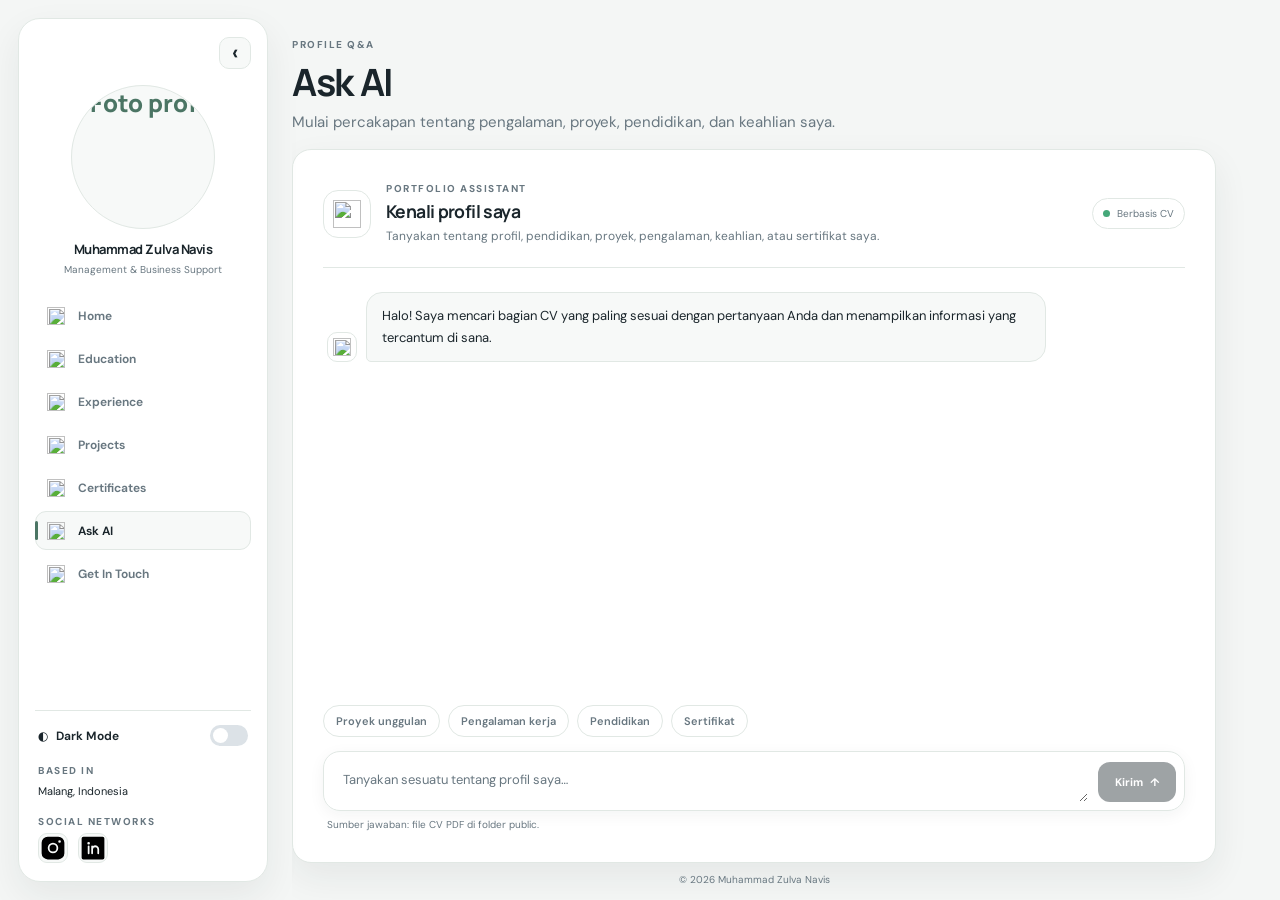
==== ask/index.html @ 3016fcc4 "add new index" ====
<!doctype html>
<html lang="id"><head><meta charset="utf-8"><meta name="viewport" content="width=device-width, initial-scale=1"><meta name="description" content="Tanya-jawab berdasarkan konten portofolio Muhammad Zulva Navis."><title>Ask AI | Muhammad Zulva Navis</title><link rel="stylesheet" href="../styles.css"></head>
<body data-page="ask" data-level="nested"><header class="mobile-topbar"><span class="mobile-brand">Muhammad Zulva Navis</span><button class="mobile-menu" id="menu-toggle" type="button" aria-label="Buka menu" aria-expanded="false">☰</button></header><div class="app-shell"><aside class="sidebar" id="sidebar"></aside>
  <main class="main-content">
    <header class="page-heading"><div><p class="eyebrow">PROFILE Q&A</p><h1>Ask AI</h1><p class="muted">Mulai percakapan tentang pengalaman, proyek, pendidikan, dan keahlian saya.</p></div></header>
    <section class="ask-layout" aria-label="Asisten profil portofolio">
      <div class="card ask-card">
        <header class="ask-assistant-header"><span class="ask-assistant-icon"><img src="../assets/asset.ai.svg" alt=""></span><div><p class="eyebrow">PORTFOLIO ASSISTANT</p><h2>Kenali profil saya</h2><p class="muted">Tanyakan tentang profil, pendidikan, proyek, pengalaman, keahlian, atau sertifikat saya.</p></div><span class="ask-status"><i aria-hidden="true"></i> Berbasis CV</span></header>
        <div class="chat-messages" id="chat-messages" role="log" aria-live="polite" aria-relevant="additions text" aria-label="Percakapan dengan asisten">
          <article class="chat-message chat-message--assistant"><span class="chat-avatar" aria-hidden="true"><img src="../assets/asset.ai.svg" alt=""></span><div class="chat-bubble"><p>Halo! Saya mencari bagian CV yang paling sesuai dengan pertanyaan Anda dan menampilkan informasi yang tercantum di sana.</p></div></article>
        </div>
        <div class="suggestions" id="ask-suggestions" role="group" aria-label="Contoh pertanyaan">
          <button type="button" data-question="Apa proyek unggulan saya?">Proyek unggulan</button><button type="button" data-question="Apa pengalaman kerja saya?">Pengalaman kerja</button><button type="button" data-question="Apa latar pendidikan saya?">Pendidikan</button><button type="button" data-question="Sertifikat apa saja yang saya miliki?">Sertifikat</button>
        </div>
        <form class="ask-composer" id="ask-form" aria-label="Kirim pertanyaan">
          <label class="visually-hidden" for="question">Tulis pertanyaan</label><textarea id="question" rows="1" placeholder="Tanyakan sesuatu tentang profil saya…" autocomplete="off"></textarea><button class="ask-send" id="ask-button" type="submit" disabled><span>Kirim</span><span aria-hidden="true">↑</span></button>
        </form>
        <p class="ask-note">Sumber jawaban: file CV PDF di folder public.</p>
      </div>
    </section>
    <footer class="site-footer">© <span class="current-year"></span> Muhammad Zulva Navis</footer>
  </main></div><script src="../script.js"></script></body></html>
---- styles.css ----
@import url('https://fonts.googleapis.com/css2?family=DM+Sans:wght@400;500;600;700&family=Manrope:wght@500;600;700;800&display=swap');
:root{color-scheme:light;--bg:#f3f4f6;--surface:#fff;--surface-soft:#f8f9fa;--text:#1b222b;--muted:#737e8a;--line:#e2e6e9;--accent:#496c60;--accent-soft:#eaf0ed;--shadow:0 12px 36px #2330260a}
*{box-sizing:border-box}html{min-width:320px}body{margin:0;background:var(--bg);color:var(--text);font:15px/1.7 'DM Sans',Inter,ui-sans-serif,system-ui,-apple-system,'Segoe UI',sans-serif}h1,h2,h3{font-family:Manrope,Inter,ui-sans-serif,system-ui,-apple-system,'Segoe UI',sans-serif;line-height:1.25;letter-spacing:-.035em;margin-top:0}h1{font-size:clamp(1.8rem,3vw,2.35rem);margin:0}h2{font-size:clamp(1.25rem,2vw,1.7rem);margin:0 0 .65rem}h3{font-size:1.14rem;margin:0 0 .55rem}p{margin:.5rem 0 1rem}a{color:inherit}.app-shell{max-width:1600px;margin:0 auto}.sidebar{position:fixed;inset:18px auto 18px max(18px,calc((100vw - 1600px)/2 + 18px));width:250px;background:var(--surface);border:1px solid var(--line);border-radius:22px;padding:18px 16px;display:flex;flex-direction:column;z-index:5;overflow-y:auto;overscroll-behavior-y:contain;scrollbar-width:thin;scrollbar-color:var(--line) transparent;box-shadow:var(--shadow)}.brand{display:grid;place-items:center;width:35px;height:35px;border-radius:11px;background:var(--accent);color:#fff;text-decoration:none;font:800 12px Manrope,system-ui;letter-spacing:.06em}.identity{text-align:center;padding:13px 0 18px}.avatar{display:grid;place-items:center;width:84px;height:84px;margin:0 auto 12px;border:1px solid var(--line);border-radius:50%;background:var(--surface-soft);color:var(--accent);font:800 24px Manrope,system-ui;box-shadow:0 5px 15px #00000001}.identity h2{font-size:13px;margin:0 0 4px}.identity p{font-size:10px;color:var(--muted);margin:0}.sidebar nav{display:grid;gap:4px}.nav-link{position:relative;display:flex;align-items:center;gap:13px;min-height:39px;padding:8px 11px;border:1px solid transparent;border-radius:11px;text-decoration:none;color:var(--muted);font-size:12px;font-weight:650;transition:background .16s,color .16s,border-color .16s}.nav-icon{width:18px;text-align:center;font-size:17px}.nav-icon-image{width:18px;height:18px;flex:0 0 18px;object-fit:contain}.nav-link:hover,.nav-link[aria-current="page"]{background:var(--surface-soft);border-color:var(--line);color:var(--text)}.nav-link[aria-current="page"]::before{content:'';width:3px;height:19px;position:absolute;margin-left:-12px;border-radius:4px;background:var(--accent)}.sidebar-bottom{margin-top:auto;padding:14px 3px 0;border-top:1px solid var(--line);font-size:11px}.sidebar-bottom p{margin:3px 0}.side-caption,.eyebrow{font-size:10px;letter-spacing:.15em;font-weight:750;color:var(--muted)}.theme-control{display:flex;align-items:center;justify-content:space-between;gap:10px;margin-bottom:16px;font-size:12px;font-weight:650;cursor:pointer}.theme-control input{position:absolute;opacity:0}.switch{width:38px;height:21px;border-radius:99px;background:#dce2e7;position:relative;transition:.2s}.switch::after{content:'';position:absolute;left:3px;top:3px;width:15px;height:15px;border-radius:50%;background:#fff;transition:.2s}.theme-control input:checked+.switch{background:var(--accent)}.theme-control input:checked+.switch::after{transform:translateX(17px)}.social-note{font-size:10px;color:var(--muted)}.main-content{margin-left:292px;padding:36px clamp(24px,5vw,74px) 28px 0;max-width:calc(1600px - 260px)}.page-heading,.section-heading{display:flex;justify-content:space-between;align-items:center;gap:18px;margin-bottom:22px}.page-heading{min-height:55px}.page-heading .eyebrow,.section-heading .eyebrow{margin:0 0 5px}.page-heading p.muted,.section-heading p.muted{margin:5px 0 0}.status-pill,.tag{display:inline-flex;align-items:center;border-radius:99px;background:var(--accent-soft);color:var(--accent);padding:6px 11px;font-weight:750;font-size:9px;letter-spacing:.09em}.card{background:var(--surface);border:1px solid var(--line);border-radius:19px;box-shadow:var(--shadow)}.intro-card{padding:clamp(24px,4vw,46px);background:linear-gradient(120deg,var(--surface),var(--surface-soft))}.intro-card h2{max-width:720px;font-size:clamp(1.5rem,2.5vw,2rem);margin:.5rem 0 1rem}.intro-card>p:not(.eyebrow){max-width:900px;color:#4d5864}.button{display:inline-flex;align-items:center;justify-content:center;min-height:41px;padding:9px 15px;border:1px solid transparent;border-radius:11px;text-decoration:none;font:700 12px 'DM Sans',Inter,system-ui,sans-serif;white-space:nowrap;cursor:pointer;transition:transform .15s,background .15s}.button:hover{transform:translateY(-1px)}.primary{background:#1d2622;color:white;box-shadow:0 6px 14px #12201b1c}.intro-card .button{margin-top:8px}.secondary{background:var(--surface-soft);border-color:var(--line);color:var(--text)}.content-section{margin-top:50px}.section-heading{margin-bottom:16px}.section-heading h2{margin:0}.muted{color:var(--muted)}.project-grid{display:grid;grid-template-columns:repeat(2,minmax(0,1fr));gap:15px}.project-card{padding:23px}.project-card h2,.project-card h3{font-size:1.2rem;margin:13px 0 7px;overflow-wrap:anywhere}.project-card>p{color:var(--muted);font-size:13px}.project-card .role{color:var(--text)}.metrics{display:flex;gap:32px;margin:16px 0;padding:13px 0;border-block:1px solid var(--line)}.metrics div{display:grid}.metrics strong{font:800 21px Manrope,system-ui;color:var(--accent)}.metrics span{font-size:10px;color:var(--muted)}.text-link{font-size:12px;color:var(--accent);font-weight:750;text-decoration:none}.text-link:hover{text-decoration:underline}.site-footer{padding:42px 0 10px;text-align:center;color:var(--muted);font-size:10px}.education-card{display:flex;align-items:center;gap:22px;padding:clamp(25px,5vw,48px)}.edu-mark{display:grid;place-items:center;flex:0 0 auto;width:74px;height:74px;border-radius:18px;background:var(--accent-soft);color:var(--accent);font:800 14px Manrope,system-ui}.education-card h2{font-size:1.65rem}.education-card p{margin:.3rem 0}.education-facts{display:flex;gap:12px;margin-top:18px}.education-facts span{padding:7px 11px;background:var(--surface-soft);border:1px solid var(--line);border-radius:10px;font-size:12px}.education-facts b{color:var(--accent)}.timeline{display:grid;gap:14px}.timeline-card{padding:23px 25px;border-left:3px solid var(--accent)}.date{color:var(--accent);font-size:10px;letter-spacing:.1em;font-weight:750}.timeline-card h2,.leadership-card h2{margin:7px 0 2px;font-size:1.2rem}.timeline-card p{margin:2px 0}.timeline-card ul{padding-left:19px;margin:.8rem 0 0;color:#4e5966;font-size:13px}.timeline-card li+li{margin-top:5px}.leadership-card{padding:25px}.leadership-card>p{color:#4e5966}.highlight-stat{display:flex;align-items:center;gap:14px;padding:14px 17px;margin-top:17px;border-radius:13px;background:var(--accent-soft)}.highlight-stat strong{font:800 28px Manrope,system-ui;color:var(--accent)}.highlight-stat span{font-size:12px;color:var(--muted)}.project-list{display:grid;gap:14px}.project-list .project-card{padding:24px 26px}.project-list .project-card h2{font-size:1.35rem}.project-list .metrics{max-width:340px}.skills-grid{display:grid;grid-template-columns:repeat(2,minmax(0,1fr));gap:15px}.skills-card{padding:25px}.icon-tile{display:grid;place-items:center;width:40px;height:40px;border-radius:12px;background:var(--accent-soft);color:var(--accent);font-size:19px}.skills-card .eyebrow{margin:18px 0 5px}.skills-card h2{font-size:1.25rem}.tag-list{display:flex;flex-wrap:wrap;gap:8px;list-style:none;padding:0;margin:16px 0 0}.tag-list li{padding:7px 10px;border:1px solid var(--line);background:var(--surface-soft);border-radius:9px;color:var(--muted);font-size:11px}.note{font-size:11px;color:var(--muted);margin:14px 3px}.certificate-grid{display:grid;grid-template-columns:repeat(2,minmax(0,1fr));gap:13px}.certificate-card{padding:21px}.certificate-card h2{font-size:1rem;margin:9px 0 5px}.certificate-card p{font-size:12px;color:var(--muted);margin:0}.ask-card{max-width:880px;padding:26px}.ask-intro{display:flex;gap:14px;align-items:flex-start;margin-bottom:22px}.ask-intro h2{font-size:1.25rem;margin:2px 0 5px}.ask-intro p{font-size:12px;margin:0}.ask-card label{display:block;font-weight:700;font-size:12px;margin-bottom:8px}.ask-row{display:flex;gap:9px}.ask-row input{flex:1;min-width:0;border:1px solid var(--line);border-radius:11px;padding:10px 13px;background:var(--surface-soft);color:var(--text);font:inherit;font-size:13px}.suggestions{display:flex;flex-wrap:wrap;gap:8px;margin-top:12px}.suggestions button{border:1px solid var(--line);border-radius:99px;background:var(--surface-soft);color:var(--muted);padding:7px 10px;font:600 10px 'DM Sans',Inter,system-ui,sans-serif;cursor:pointer}.suggestions button:hover{color:var(--text);border-color:var(--accent)}.answer{min-height:48px;padding:13px 15px;margin-top:16px;border-radius:11px;background:var(--surface-soft);color:var(--muted);font-size:12px}.contact-card{max-width:850px;padding:clamp(25px,5vw,46px)}.contact-card h2{max-width:600px;margin:.5rem 0;font-size:clamp(1.45rem,2.4vw,1.9rem)}.contact-methods{display:grid;gap:10px;margin-top:28px}.contact-method{display:flex;align-items:center;gap:13px;padding:13px;border:1px solid var(--line);border-radius:13px;text-decoration:none;background:var(--surface-soft)}.contact-method>span:nth-child(2){display:grid;min-width:0}.contact-method small{font-size:9px;color:var(--muted);letter-spacing:.12em;font-weight:750}.contact-method b{font-size:12px;overflow-wrap:anywhere}.contact-method .arrow{margin-left:auto;color:var(--accent)}
.mobile-menu{display:none}body.dark{color-scheme:dark;--bg:#121715;--surface:#1a211e;--surface-soft:#202925;--text:#edf3ef;--muted:#a1ada6;--line:#303b35;--accent:#91bda8;--accent-soft:#263a31;--shadow:0 12px 36px #0002}body.dark .intro-card>p:not(.eyebrow),body.dark .timeline-card ul,body.dark .leadership-card>p{color:#c3cec7}
@media(max-width:1000px){.sidebar{width:218px;left:12px;inset-block:12px}.main-content{margin-left:252px;padding-right:22px}.certificate-grid,.skills-grid{grid-template-columns:1fr 1fr}}
@media(max-width:700px){.sidebar{inset:0 auto 0 0;width:min(82vw,290px);border-radius:0 20px 20px 0;transform:translateX(-105%);transition:transform .24s;box-shadow:0 0 0 100vmax #0006}.sidebar.open{transform:translateX(0)}.main-content{margin-left:0;padding:22px}.page-heading:not(:has(.status-pill)){align-items:flex-start}.section-heading{flex-direction:column}.section-heading>.button{margin-top:3px}.education-card{gap:13px}.education-card h2{font-size:1.2rem}.project-grid{grid-template-columns:1fr}.certificate-grid,.skills-grid{grid-template-columns:1fr}.mobile-menu{display:block}}
@media(max-width:390px){.page-heading:not(:has(.status-pill)){align-items:flex-start}.section-heading{flex-direction:column}.section-heading>.button{margin-top:3px}.education-card{gap:13px}.education-card h2{font-size:1rem}.education-card .edu-mark{width:60px;height:60px;font-size:11px}.education-facts{flex-direction:column}.education-facts span{font-size:10px}.timeline-card{padding:16px 18px}.project-card h2,.project-card h3{font-size:1rem}.contact-card h2{font-size:1.2rem}.ask-card{padding:16px}.contact-methods{gap:8px}.contact-method{padding:10px;font-size:11px}}

/* Moment Recap: three continuously looping photo columns. */
.moment-carousel[hidden],.moment-pause[hidden]{display:none}
.moment-carousel{display:grid;grid-template-columns:repeat(3,minmax(0,1fr));gap:14px;height:460px;overflow:hidden;position:relative;border-radius:18px}
.moment-column{min-width:0;overflow:hidden;position:relative;-webkit-mask-image:linear-gradient(to bottom,transparent,black 9%,black 91%,transparent);mask-image:linear-gradient(to bottom,transparent,black 9%,black 91%,transparent)}
.moment-track{display:flex;flex-direction:column;will-change:transform;animation:moment-scroll-up 34s linear infinite}
.moment-column:nth-child(2) .moment-track{animation-name:moment-scroll-down;animation-duration:40s}
.moment-column:nth-child(3) .moment-track{animation-duration:38s}
.moment-sequence{display:grid;gap:12px;padding-bottom:12px}
.moment-card{margin:0;overflow:hidden;border:1px solid var(--line);border-radius:15px;background:var(--surface);box-shadow:var(--shadow)}
.moment-card img{display:block;width:100%;aspect-ratio:4/3;object-fit:cover}
.moment-column:hover .moment-track{animation-play-state:paused}
.moment-carousel.is-paused .moment-track{animation-play-state:paused}
.moment-pause{margin-top:14px}
.moment-empty code{padding:2px 5px;border-radius:5px;background:var(--surface-soft)}
@keyframes moment-scroll-up{to{transform:translateY(-50%)}}
@keyframes moment-scroll-down{from{transform:translateY(-50%)}to{transform:translateY(0)}}
@media(max-width:700px){.moment-carousel{grid-template-columns:repeat(2,minmax(0,1fr));gap:10px;height:360px;min-height:260px}.moment-column:nth-child(3){display:none}.moment-sequence{gap:10px;padding-bottom:10px}.moment-card{border-radius:12px}}
@media(max-width:390px){.moment-carousel{height:320px}.moment-card img{aspect-ratio:1/1}}
@media(prefers-reduced-motion:reduce){.moment-track{animation-play-state:paused!important}}

/* Segmented controls for switching content groups on detail pages. */
.segmented-control{display:flex;align-items:center;gap:4px;width:max-content;max-width:100%;margin:0 0 18px;padding:4px;overflow-x:auto;border:1px solid var(--line);border-radius:15px;background:var(--surface-soft);scrollbar-width:thin}
.segment-button{display:inline-flex;flex:0 0 auto;align-items:center;justify-content:center;min-height:40px;padding:8px 16px;border:0;border-radius:11px;background:transparent;color:var(--muted);font:700 13px 'DM Sans',Inter,system-ui,sans-serif;white-space:nowrap;cursor:pointer;transition:background .18s,color .18s,box-shadow .18s}
.segment-button:hover{color:var(--text)}
.segment-button.is-active{background:var(--text);color:var(--surface);box-shadow:0 4px 10px rgba(26,37,43,.14)}
.segment-button:focus-visible,.tab-panel:focus-visible{outline:3px solid color-mix(in srgb,var(--accent) 50%,transparent);outline-offset:2px}
.tab-panel[hidden]{display:none}
@media(max-width:700px){.segmented-control{width:100%;margin-bottom:16px}.segment-button{flex:1 0 auto;padding-inline:13px;font-size:12px}}

/* Education and experience records with aligned metadata and expandable details. */
.record-card{padding:22px 24px;border:1px solid var(--line);border-radius:18px;background:var(--surface);box-shadow:var(--shadow)}
.record-row{display:flex;align-items:flex-start;justify-content:space-between;gap:28px}
.record-main{display:flex;align-items:center;gap:15px;min-width:0}
.record-logo{display:grid;place-items:center;flex:0 0 56px;width:56px;height:56px;border:1px solid var(--line);border-radius:14px;background:var(--surface-soft)}
.record-logo img{display:block;width:50px;height:50px;object-fit:contain}
.record-copy{min-width:0}
.record-kicker{display:block;margin-bottom:4px;color:var(--muted);font-size:9px;font-weight:750;letter-spacing:.13em}
.record-copy h2{margin:0 0 3px;font-size:clamp(1.05rem,1.7vw,1.32rem);letter-spacing:-.025em}
.record-copy p{margin:0;color:var(--muted);font-size:13px;font-weight:600}
.record-meta{display:grid;flex:0 0 min(31%,270px);justify-items:end;gap:9px;padding-top:3px;text-align:right}
.record-meta-line{display:grid;gap:1px;color:var(--muted);font-size:12px;line-height:1.45}
.record-meta-line b{color:var(--muted);font-size:9px;letter-spacing:.1em}
.record-score{display:inline-flex;align-items:center;justify-content:center;padding:6px 10px;border:1px solid var(--line);border-radius:99px;background:var(--surface-soft);color:var(--text);font-size:11px;font-weight:750}
.record-score b{margin-right:5px;color:var(--accent)}
.record-details{margin-top:17px;padding-top:13px;border-top:1px solid var(--line)}
.record-details summary{display:flex;align-items:center;justify-content:space-between;gap:12px;color:var(--text);font-size:12px;font-weight:750;cursor:pointer;list-style:none}
.record-details summary::-webkit-details-marker{display:none}
.record-details summary::after{content:'⌄';color:var(--muted);font-size:17px;line-height:1;transition:transform .18s ease}
.record-details[open] summary::after{transform:rotate(180deg)}
.record-details-content{padding-top:12px;color:var(--muted);font-size:13px}
.record-details-content p{margin:0 0 9px}
.record-details-content ul{margin:0;padding-left:19px}
.record-details-content li+li{margin-top:6px}
.record-details-content .highlight-stat{max-width:400px}
@media(max-width:700px){.record-card{padding:17px}.record-row{display:grid;grid-template-columns:minmax(0,1fr);gap:14px}.record-main{gap:12px}.record-logo{flex-basis:48px;width:48px;height:48px;border-radius:12px}.record-logo img{width:42px;height:42px}.record-meta{grid-template-columns:repeat(2,minmax(0,1fr));justify-items:start;flex-basis:auto;gap:8px 12px;padding:0;text-align:left}.record-meta-line{justify-items:start}}
@media(max-width:390px){.record-meta{grid-template-columns:1fr}.record-copy h2{font-size:1rem}.record-copy p{font-size:12px}}

/* Keep adjacent education records distinct in both segmented panels. */
#education-panel-formal>.record-card+.record-card,#education-panel-training>.record-card+.record-card{margin-top:16px}
@media(max-width:700px){#education-panel-formal>.record-card+.record-card,#education-panel-training>.record-card+.record-card{margin-top:12px}}


/* Shared visual direction: calm neutrals, deep ink and muted green. */
:root{color-scheme:light;--bg:#f4f6f5;--surface:#fff;--surface-soft:#f7f9f8;--text:#1a252b;--muted:#687780;--line:#e1e8e4;--accent:#4b7564;--accent-soft:#e8f0ec;--shadow:0 14px 36px rgba(28,48,39,.07)}
body.dark{color-scheme:dark;--bg:#131a17;--surface:#1b2420;--surface-soft:#222d28;--text:#eef4f0;--muted:#a4b2aa;--line:#34423b;--accent:#9bc3ad;--accent-soft:#293d33;--shadow:0 14px 36px rgba(0,0,0,.2)}
body{font-family:'DM Sans',Inter,ui-sans-serif,system-ui,-apple-system,'Segoe UI',sans-serif}
h1,h2,h3,.identity h2,.mobile-brand{font-family:Manrope,'DM Sans',Inter,ui-sans-serif,system-ui,sans-serif}
.primary{background:var(--text);color:var(--surface);box-shadow:0 7px 18px rgba(26,37,43,.14)}
.intro-card>p:not(.eyebrow),.timeline-card ul,.leadership-card>p{color:var(--muted)}
body.dark .intro-card>p:not(.eyebrow),body.dark .timeline-card ul,body.dark .leadership-card>p{color:var(--muted)}

/* Desktop sidebar collapse and its always-visible control. */
.sidebar-topbar{display:flex;justify-content:flex-end;min-height:31px;margin-bottom:3px}
.sidebar-collapse{display:grid;place-items:center;width:32px;height:32px;border:1px solid var(--line);border-radius:10px;background:var(--surface-soft);color:var(--text);font:600 22px/1 'DM Sans',sans-serif;cursor:pointer;transition:background .18s,color .18s,transform .22s}
.sidebar-collapse:hover{background:var(--accent-soft);color:var(--accent)}
.sidebar-collapse span{display:block;transition:transform .22s ease}
.sidebar{transition:width .24s ease,padding .24s ease;overflow-x:hidden}
.avatar{overflow:hidden}
.avatar img{display:block;width:100%;height:100%;border-radius:inherit;object-fit:cover;object-position:center}
.social-links{display:flex;align-items:center;gap:9px}
.social-links a{display:grid;place-items:center;width:30px;height:30px;border:1px solid var(--line);border-radius:9px;background:var(--surface-soft);transition:background .18s,border-color .18s,transform .18s}
.social-links a:hover{background:var(--accent-soft);border-color:var(--accent);transform:translateY(-1px)}
.social-links img{display:block;width:17px;height:17px;object-fit:contain}
.download-icon{display:block;width:16px;height:16px;filter:brightness(0) invert(1)}
.main-content{transition:margin-left .24s ease,max-width .24s ease}
.theme-label{display:inline-flex;align-items:center;gap:8px}
.sidebar-collapse:focus-visible,.mobile-menu:focus-visible,.nav-link:focus-visible{outline:3px solid color-mix(in srgb,var(--accent) 45%,transparent);outline-offset:2px}
.avatar svg{width:38px;height:38px;fill:none;stroke:currentColor;stroke-width:1.6;stroke-linecap:round;stroke-linejoin:round}
.mobile-topbar{display:none}
.sidebar-backdrop{display:none}
@media(min-width:701px){
  body:not(.sidebar-collapsed) .identity .avatar{width:144px;height:144px}
  body.sidebar-collapsed .sidebar{width:82px;padding:18px 10px}
  body.sidebar-collapsed .main-content{margin-left:124px;max-width:calc(1600px - 92px)}
  body.sidebar-collapsed .sidebar-collapse span{transform:rotate(180deg)}
  body.sidebar-collapsed .identity{padding:10px 0 16px}
  body.sidebar-collapsed .identity .avatar{width:48px;height:48px;margin-bottom:0}
  body.sidebar-collapsed .identity h2,body.sidebar-collapsed .identity p{display:none}
  body.sidebar-collapsed .nav-link{justify-content:center;gap:0;padding-inline:7px}
  body.sidebar-collapsed .nav-link>span:last-child{position:absolute;width:1px;height:1px;padding:0;margin:-1px;overflow:hidden;clip:rect(0,0,0,0);white-space:nowrap;border:0}
  body.sidebar-collapsed .nav-link[aria-current="page"]::before{left:4px;margin-left:0}
  body.sidebar-collapsed .sidebar-bottom{padding-inline:0}
  body.sidebar-collapsed .theme-control{justify-content:center}
  body.sidebar-collapsed .theme-control .theme-text{position:absolute;width:1px;height:1px;padding:0;margin:-1px;overflow:hidden;clip:rect(0,0,0,0);white-space:nowrap;border:0}
  body.sidebar-collapsed .sidebar-bottom>p{display:none}
}
@media(min-width:701px) and (max-width:1000px){
  body.sidebar-collapsed .sidebar{width:74px;padding-inline:9px}
  body.sidebar-collapsed .main-content{margin-left:106px;max-width:calc(100% - 108px)}
}

/* Mobile: a compact top bar controls the drawer from every route. */
@media(max-width:700px){
  body.mobile-sidebar-open{overflow:hidden}
  .mobile-topbar{position:fixed;inset:0 0 auto;z-index:7;display:flex;align-items:center;justify-content:space-between;gap:12px;height:62px;padding:0 16px;background:color-mix(in srgb,var(--surface) 94%,transparent);border-bottom:1px solid var(--line);backdrop-filter:blur(12px)}
  .mobile-brand{min-width:0;overflow:hidden;color:var(--text);font-size:13px;font-weight:800;letter-spacing:-.02em;text-overflow:ellipsis;white-space:nowrap}
  .mobile-menu{display:grid;place-items:center;flex:0 0 42px;width:42px;height:42px;padding:0;border:1px solid var(--line);border-radius:12px;background:var(--surface);color:var(--text);font:500 23px/1 'DM Sans',sans-serif;cursor:pointer;box-shadow:var(--shadow)}
  .sidebar{inset:0 auto 0 0;z-index:6;width:min(82vw,290px);padding:16px;border-radius:0 20px 20px 0;transform:translateX(-105%);transition:transform .24s ease,box-shadow .24s ease;box-shadow:var(--shadow)}
  .sidebar.open{transform:translateX(0)}
  .sidebar-backdrop{position:fixed;inset:0;z-index:5;display:none;width:100%;height:100%;border:0;background:rgba(17,27,23,.38);cursor:pointer}
  body.mobile-sidebar-open .sidebar-backdrop{display:block}
  .sidebar-collapse{display:none}
  .main-content{margin-left:0;max-width:none;padding:82px 22px 28px}
  .section-heading{flex-direction:column;align-items:flex-start}
  .section-heading>.button{align-self:flex-start;margin-top:3px}
  .moment-carousel:hover .moment-track{animation-play-state:running}
  .moment-column:hover .moment-track{animation-play-state:paused}
}
@media(max-width:390px){.main-content{padding-inline:17px}.mobile-topbar{padding-inline:13px}}
.social-links {display: flex; align-items: center; gap: 10px;}
.social-links img {display: block; width: 28px; height: 28px; object-fit: contain;}
.sidebar .social-links img {width: 28px; height: 28px; object-fit: contain;}

/* Project cards and expandable writeups; scoped so other pages keep their layout. */
body[data-page="projects"] .projects-grid{grid-template-columns:repeat(3,minmax(0,1fr));gap:16px;align-items:start}
body[data-page="projects"] .projects-grid>.project-card{display:flex;flex-direction:column;min-width:0;padding:0;overflow:hidden}
body[data-page="projects"] .project-cover{position:relative;display:flex;flex-direction:column;justify-content:flex-end;gap:7px;min-height:150px;aspect-ratio:16/9;padding:17px;overflow:hidden;background:linear-gradient(135deg,#e8f0ec,#ceded5);color:#20362d}
body[data-page="projects"] .project-cover::before{position:absolute;right:-32px;bottom:-70px;width:180px;height:180px;border:1px solid currentColor;border-radius:50%;content:"";opacity:.16}
body[data-page="projects"] .project-cover::after{position:absolute;right:22px;bottom:18px;width:82px;height:82px;border:1px solid currentColor;border-radius:24px;content:"";opacity:.14;transform:rotate(18deg)}
body[data-page="projects"] .project-cover>span,body[data-page="projects"] .project-cover>strong,body[data-page="projects"] .project-cover>i{position:relative;z-index:1}
body[data-page="projects"] .project-cover>span{font-size:8px;font-weight:800;letter-spacing:.16em;opacity:.75}
body[data-page="projects"] .project-cover>strong{max-width:80%;font:800 17px/1.25 Manrope,'DM Sans',sans-serif;overflow-wrap:anywhere}
body[data-page="projects"] .project-cover>i{position:absolute;top:16px;right:16px;display:grid;place-items:center;width:42px;height:42px;border:1px solid currentColor;border-radius:13px;background:#ffffff55;font:800 12px Manrope,sans-serif;font-style:normal}
body[data-page="projects"] .project-cover--farm{background:linear-gradient(135deg,#e4f0e8,#b8d5c0);color:#244b35}
body[data-page="projects"] .project-cover--outdoor{background:linear-gradient(135deg,#f5eadd,#e5c49f);color:#674529}
body[data-page="projects"] .project-cover--accounting{background:linear-gradient(135deg,#e5edf6,#c0d0e4);color:#2b4566}
body[data-page="projects"] .project-cover--tax{background:linear-gradient(135deg,#f3eee0,#e4d39e);color:#554719}
body[data-page="projects"] .project-cover--cycle{background:linear-gradient(135deg,#e9eaf1,#c9cadd);color:#393c5a}
body[data-page="projects"] .project-cover--personal{background:linear-gradient(135deg,#f0e8f3,#d8c5e1);color:#51385f}
body[data-page="projects"] .project-cover img{position:absolute;inset:0;width:100%;height:100%;object-fit:cover}
body[data-page="projects"] .project-card-content{display:flex;flex:1;flex-direction:column;padding:17px}
body[data-page="projects"] .project-card-content>.tag{align-self:flex-start}
body[data-page="projects"] .project-card-content h2{margin:12px 0 7px;font-size:1.08rem;line-height:1.25}
body[data-page="projects"] .project-card-content>p{display:-webkit-box;overflow:hidden;margin:0 0 9px;color:var(--muted);font-size:12px;line-height:1.55;-webkit-box-orient:vertical;-webkit-line-clamp:10}
body[data-page="projects"] .project-card-content>p.role{display:block;margin-top:2px;color:var(--text);-webkit-line-clamp:unset}
body[data-page="projects"] .project-card-content .metrics{gap:18px;margin:8px 0 12px;padding:10px 0}
body[data-page="projects"] .project-card-content .metrics strong{font-size:18px}
body[data-page="projects"] .project-explore{margin-top:auto;padding-top:12px;border-top:1px solid var(--line)}
body[data-page="projects"] .project-explore summary{display:flex;align-items:center;justify-content:space-between;gap:10px;color:var(--text);font-size:12px;font-weight:800;cursor:pointer;list-style:none}
body[data-page="projects"] .project-explore summary::-webkit-details-marker{display:none}
body[data-page="projects"] .project-explore summary span{font-size:16px;transition:transform .18s ease}
body[data-page="projects"] .project-explore[open] summary span{transform:rotate(45deg)}
body[data-page="projects"] .project-writeup{padding-top:13px;color:var(--muted);font-size:12px}
body[data-page="projects"] .writeup-grid{display:grid;gap:13px}
body[data-page="projects"] .writeup-grid h3,body[data-page="projects"] .project-resources h3{margin:0 0 5px;color:var(--text);font-size:12px;letter-spacing:0}
body[data-page="projects"] .writeup-grid p{margin:0;line-height:1.55}
body[data-page="projects"] .writeup-placeholder{color:var(--muted);font-style:italic}
body[data-page="projects"] .project-resources{display:flex;flex-wrap:wrap;gap:7px;margin-top:15px;padding-top:12px;border-top:1px solid var(--line)}
body[data-page="projects"] .project-resources h3{flex-basis:100%}
body[data-page="projects"] .project-resources a,body[data-page="projects"] .project-resources span{padding:5px 8px;border:1px solid var(--line);border-radius:8px;background:var(--surface-soft);color:var(--muted);font-size:10px;text-decoration:none}
body[data-page="projects"] .project-resources a{color:var(--accent);font-weight:750}
@media(min-width:701px) and (max-width:1000px){body[data-page="projects"] .projects-grid{grid-template-columns:repeat(2,minmax(0,1fr))}}
@media(max-width:700px){body[data-page="projects"] .projects-grid{grid-template-columns:minmax(0,1fr);gap:14px}body[data-page="projects"] .project-cover{min-height:170px}}
body[data-page="projects"] .project-highlights {padding-left: 15px;}

/* Higher contrast for monochrome icons in dark mode; keep brand colors intact. */
body.dark .sidebar .nav-icon-image,body.dark .sidebar .theme-icon,body.dark .sidebar .social-links img{filter:brightness(0) invert(1)}
body.dark[data-page="home"] .skills-home-section .icon-tile img{filter:brightness(0) invert(1)}

/* Institution and employer logo holders stay white in both color modes. */
.record-logo{background:#fff}

/* Home featured projects reuse the current project artwork and verified details. */
body[data-page="home"] .featured-project-card{display:flex;flex-direction:column;min-width:0;padding:0;overflow:hidden}
body[data-page="home"] .featured-project-cover{width:100%;aspect-ratio:16/9;overflow:hidden;background:#fff;border-bottom:1px solid var(--line)}
body[data-page="home"] .featured-project-cover img{display:block;width:100%;height:100%;object-fit:cover}
body[data-page="home"] .featured-project-content{display:flex;flex:1;flex-direction:column;align-items:flex-start;padding:20px}
body[data-page="home"] .featured-project-content h3{margin:12px 0 7px}
body[data-page="home"] .featured-project-content>p{color:var(--muted);font-size:12px;line-height:1.6;margin:0 0 10px}
body[data-page="home"] .featured-project-content>p.role{color:var(--text);margin-top:2px}
body[data-page="home"] .featured-project-content .metrics{width:100%;gap:18px;margin:8px 0 12px;padding:10px 0}
body[data-page="home"] .featured-project-content .metrics strong{font-size:18px}
body[data-page="home"] .featured-project-content .text-link{margin-top:auto;padding-top:4px}

/* Certificate previews remain uncropped and keep a white document surface. */
body[data-page="certificates"] .certificate-grid{grid-template-columns:repeat(3,minmax(0,1fr));gap:16px;align-items:stretch}
body[data-page="certificates"] .certificate-card{display:flex;flex-direction:column;min-width:0;padding:0;overflow:hidden}
body[data-page="certificates"] .certificate-preview{position:relative;display:flex;flex-direction:column;align-items:center;justify-content:center;gap:7px;aspect-ratio:16/9;padding:14px;background:#fff;color:#56645d;text-align:center;border-bottom:1px solid var(--line)}
body[data-page="certificates"] .certificate-preview img{display:block;width:100%;height:100%;object-fit:contain;background:#fff}
body[data-page="certificates"] .certificate-preview-icon{display:grid;place-items:center;width:40px;height:40px;border:1px solid #dce4df;border-radius:12px;color:#496c60;font-size:23px;line-height:1}
body[data-page="certificates"] .certificate-preview-label{font-size:9px;font-weight:800;letter-spacing:.14em}
body[data-page="certificates"] .certificate-preview-note{font-size:11px;color:#737e8a}
body[data-page="certificates"] .certificate-card-content{display:flex;flex:1;flex-direction:column;align-items:flex-start;padding:17px}
body[data-page="certificates"] .certificate-card-content .date{display:inline-flex;margin-bottom:8px}
body[data-page="certificates"] .certificate-card-content h2{margin:0 0 7px;font-size:1rem;line-height:1.4;overflow-wrap:anywhere}
body[data-page="certificates"] .certificate-card-content p{margin:0;color:var(--muted);font-size:12px}
body[data-page="certificates"] .certificate-unavailable{margin-top:auto;padding-top:13px;color:var(--muted);font-size:10px}
@media(min-width:701px) and (max-width:1000px){body[data-page="certificates"] .certificate-grid{grid-template-columns:repeat(2,minmax(0,1fr))}}
@media(max-width:700px){body[data-page="certificates"] .certificate-grid{grid-template-columns:minmax(0,1fr);gap:14px}body[data-page="certificates"] .certificate-card-content{padding:16px}}
body[data-page="certificates"] .certificate-year-heading{margin:30px 0 12px;color:var(--muted);font-size:1rem;letter-spacing:.1em}
body[data-page="certificates"] .certificate-preview{display:flex;align-items:center;justify-content:center;padding:8px;text-decoration:none}
body[data-page="certificates"] .certificate-preview:focus-visible{outline:3px solid var(--accent);outline-offset:3px}
body[data-page="certificates"] .certificate-preview img{max-width:100%;max-height:100%;object-fit:contain}
body[data-page="certificates"] .certificate-document-link{display:inline-flex;margin-top:auto;padding-top:13px}
body[data-page="certificates"] .certificate-preview--portrait{isolation:isolate;overflow:hidden;background:#eef2ef}
body[data-page="certificates"] .certificate-preview--portrait::before{position:absolute;inset:-12px;z-index:-1;content:"";background-image:var(--certificate-preview-image);background-position:center;background-size:cover;filter:blur(16px);opacity:.28;transform:scale(1.08)}
body[data-page="certificates"] .certificate-preview--portrait img{position:relative;width:auto;height:100%;max-width:100%;max-height:100%;box-shadow:0 2px 12px rgb(22 35 30 / 22%)}
body[data-page="certificates"] .certificate-related-link{display:inline-flex;margin-top:7px;font-size:11px}
body[data-page="projects"] .project-cover:has(> img)::before,
body[data-page="projects"] .project-cover:has(> img)::after {
  display: none;
}

/* Ask AI: a readable, responsive conversation surface. */
body[data-page="ask"] .ask-layout{max-width:940px;margin:0 auto}
body[data-page="ask"] .ask-card{display:flex;flex-direction:column;max-width:none;min-width:0;padding:clamp(16px,3vw,30px);overflow:hidden}
body[data-page="ask"] .ask-assistant-header{display:flex;align-items:center;gap:15px;padding-bottom:20px;border-bottom:1px solid var(--line)}
body[data-page="ask"] .ask-assistant-icon{display:grid;place-items:center;flex:0 0 48px;width:48px;height:48px;border:1px solid var(--line);border-radius:15px;background:#fff}
body[data-page="ask"] .ask-assistant-icon img{display:block;width:28px;height:28px;object-fit:contain}
body[data-page="ask"] .ask-assistant-header .eyebrow{margin:0 0 3px}
body[data-page="ask"] .ask-assistant-header h2{margin:0;font-size:1.1rem}
body[data-page="ask"] .ask-assistant-header p:not(.eyebrow){margin:4px 0 0;font-size:12px}
body[data-page="ask"] .ask-status{display:inline-flex;align-items:center;gap:7px;margin-left:auto;padding:6px 10px;border:1px solid var(--line);border-radius:999px;color:var(--muted);font-size:10px;white-space:nowrap}
body[data-page="ask"] .ask-status i{width:7px;height:7px;border-radius:50%;background:#45a879}
body[data-page="ask"] .chat-messages{display:grid;align-content:start;gap:17px;max-height:min(52vh,520px);min-height:210px;overflow:auto;padding:24px 4px;scroll-behavior:smooth;overscroll-behavior:contain}
body[data-page="ask"] .chat-message{display:flex;align-items:flex-end;gap:9px;min-width:0}
body[data-page="ask"] .chat-message--user{justify-content:flex-end}
body[data-page="ask"] .chat-avatar{display:grid;place-items:center;flex:0 0 30px;width:30px;height:30px;border:1px solid var(--line);border-radius:10px;background:#fff}
body[data-page="ask"] .chat-avatar img{display:block;width:18px;height:18px;object-fit:contain}
body[data-page="ask"] .chat-bubble{max-width:min(84%,680px);padding:12px 15px;border:1px solid var(--line);border-radius:16px 16px 16px 5px;background:var(--surface-soft);color:var(--text)}
body[data-page="ask"] .chat-message--user .chat-bubble{border-color:var(--text);border-radius:16px 16px 5px 16px;background:var(--text);color:var(--surface)}
body[data-page="ask"] .chat-bubble p{margin:0;font-size:13px;line-height:1.7;overflow-wrap:anywhere}
body[data-page="ask"] .chat-bubble p+p{margin-top:8px}
body[data-page="ask"] .chat-bubble h3,body[data-page="ask"] .chat-bubble h4,body[data-page="ask"] .chat-bubble h5{margin:12px 0 5px;font-size:13px;line-height:1.45;letter-spacing:0}
body[data-page="ask"] .chat-bubble ul,body[data-page="ask"] .chat-bubble ol{margin:7px 0;padding-left:22px}
body[data-page="ask"] .chat-bubble li{padding-left:2px;line-height:1.65}
body[data-page="ask"] .chat-bubble li+li{margin-top:4px}
body[data-page="ask"] .chat-bubble pre{max-width:100%;margin:10px 0;padding:11px 13px;overflow-x:auto;border:1px solid var(--line);border-radius:10px;background:var(--surface);font:12px/1.6 ui-monospace,SFMono-Regular,Consolas,monospace;white-space:pre}
body[data-page="ask"] .chat-bubble p code,body[data-page="ask"] .chat-bubble li code{padding:1px 4px;border-radius:4px;background:var(--line);font:0.9em ui-monospace,SFMono-Regular,Consolas,monospace}
body[data-page="ask"] .chat-bubble a{color:var(--accent);text-underline-offset:2px}
body[data-page="ask"] .chat-related-link{display:inline-flex;margin-top:10px;color:var(--accent);font-size:12px;font-weight:750;text-decoration:none}
body[data-page="ask"] .chat-message--user .chat-related-link{color:inherit}
body[data-page="ask"] .chat-related-link:hover{text-decoration:underline}
body[data-page="ask"] .suggestions{display:flex;flex-wrap:wrap;gap:8px;margin:0 0 14px}
body[data-page="ask"] .suggestions[hidden]{display:none}
body[data-page="ask"] .suggestions button{border:1px solid var(--line);border-radius:999px;background:var(--surface);color:var(--muted);padding:8px 12px;font:600 11px 'DM Sans',Inter,system-ui,sans-serif;cursor:pointer;transition:color .18s,border-color .18s,background .18s}
body[data-page="ask"] .suggestions button:hover,body[data-page="ask"] .suggestions button:focus-visible{border-color:var(--accent);background:var(--accent-soft);color:var(--text)}
body[data-page="ask"] .ask-composer{display:flex;align-items:flex-end;gap:10px;padding:8px;border:1px solid var(--line);border-radius:17px;background:var(--surface);box-shadow:0 4px 16px rgba(28,48,39,.05)}
body[data-page="ask"] .ask-composer:focus-within{border-color:var(--accent);box-shadow:0 0 0 3px color-mix(in srgb,var(--accent) 16%,transparent)}
body[data-page="ask"] .ask-composer textarea{flex:1;min-width:0;min-height:42px;max-height:132px;resize:vertical;border:0;outline:0;padding:10px 11px;background:transparent;color:var(--text);font:inherit;font-size:13px;line-height:1.5}
body[data-page="ask"] .ask-composer textarea::placeholder{color:var(--muted)}
body[data-page="ask"] .ask-send{display:inline-flex;align-items:center;justify-content:center;gap:7px;min-width:78px;height:40px;padding:0 13px;border:0;border-radius:12px;background:var(--text);color:var(--surface);font:700 11px 'DM Sans',Inter,system-ui,sans-serif;cursor:pointer;transition:opacity .18s,transform .18s}
body[data-page="ask"] .ask-send:hover:not(:disabled){transform:translateY(-1px)}
body[data-page="ask"] .ask-send:disabled{opacity:.42;cursor:not-allowed}
body[data-page="ask"] .ask-send:focus-visible,body[data-page="ask"] .suggestions button:focus-visible{outline:3px solid color-mix(in srgb,var(--accent) 40%,transparent);outline-offset:2px}
body[data-page="ask"] .ask-note{margin:10px 4px 0;color:var(--muted);font-size:10px;line-height:1.5}
body[data-page="ask"] .visually-hidden{position:absolute;width:1px;height:1px;padding:0;margin:-1px;overflow:hidden;clip:rect(0,0,0,0);white-space:nowrap;border:0}

/* Contact: three brand-colored routes, without decorative arrow affordances. */
body[data-page="contact"] .contact-card{max-width:1000px;padding:clamp(22px,4vw,42px)}
body[data-page="contact"] .contact-intro{max-width:640px}
body[data-page="contact"] .contact-intro .eyebrow{margin:0 0 8px}
body[data-page="contact"] .contact-intro h2{max-width:600px;margin:0 0 8px;font-size:clamp(1.45rem,2.5vw,2rem)}
body[data-page="contact"] .contact-intro>p:last-child{margin:0;color:var(--muted);font-size:13px}
body[data-page="contact"] .contact-methods{grid-template-columns:repeat(3,minmax(0,1fr));gap:13px;margin-top:28px}
body[data-page="contact"] .contact-method{align-items:flex-start;gap:13px;min-width:0;min-height:128px;padding:17px;border-color:var(--line);background:var(--surface);transition:transform .18s,border-color .18s,box-shadow .18s}
body[data-page="contact"] .contact-method:hover{transform:translateY(-2px);border-color:var(--accent);box-shadow:var(--shadow)}
body[data-page="contact"] .contact-method:focus-visible{outline:3px solid color-mix(in srgb,var(--accent) 42%,transparent);outline-offset:3px}
body[data-page="contact"] .contact-method-icon{display:grid;place-items:center;flex:0 0 42px;width:42px;height:42px;border:1px solid #e6e9e7;border-radius:13px;background:#fff}
body[data-page="contact"] .contact-method-icon img{display:block;width:25px;height:25px;object-fit:contain;filter:none!important}
body[data-page="contact"] .contact-method-copy{display:grid;gap:4px;min-width:0}
body[data-page="contact"] .contact-method-copy small{font-size:9px;color:var(--muted);letter-spacing:.13em;font-weight:800}
body[data-page="contact"] .contact-method-copy b{font-size:12px;line-height:1.45;overflow-wrap:anywhere}
body[data-page="contact"] .contact-method-copy>span{color:var(--muted);font-size:10px;line-height:1.5}

/* Keep Ask AI's frame still; only the conversation list scrolls. */
body[data-page="ask"]{height:100vh;height:100dvh;overflow:hidden}
body[data-page="ask"] .app-shell{height:100vh;height:100dvh;min-height:0;overflow:hidden}
body[data-page="ask"] .main-content{display:flex;flex-direction:column;height:100vh;height:100dvh;min-height:0;overflow:hidden;padding-bottom:12px}
body[data-page="ask"] .page-heading{flex:0 0 auto;margin-bottom:14px}
body[data-page="ask"] .ask-layout{display:flex;flex:1 1 auto;width:100%;min-height:0;margin:0 auto}
body[data-page="ask"] .ask-card{flex:1 1 auto;height:100%;min-height:0}
body[data-page="ask"] .chat-messages{flex:1 1 auto;min-height:0;max-height:none;overflow-y:auto;overscroll-behavior:contain;scrollbar-width:thin}
body[data-page="ask"] .site-footer{flex:0 0 auto;padding:8px 0 0}
body[data-page="ask"] .ask-note{margin-top:6px;margin-bottom:0}
body[data-page="ask"] .chat-message--loading .chat-bubble{color:var(--muted)}

/* Keep the email at its normal type size; give its card a full desktop/tablet row. */
@media(min-width:701px){body[data-page="contact"] .contact-methods{grid-template-columns:repeat(2,minmax(0,1fr))}body[data-page="contact"] .contact-method:first-child{grid-column:1/-1}body[data-page="contact"] .contact-method:first-child .contact-method-copy b{white-space:nowrap;overflow-wrap:normal}}
@media(max-width:700px){body[data-page="ask"] .main-content{height:100dvh;padding:74px 16px 10px}body[data-page="ask"] .page-heading{margin-bottom:10px}body[data-page="ask"] .page-heading h1{font-size:1.55rem}body[data-page="ask"] .page-heading p.muted{font-size:11px;line-height:1.45}body[data-page="ask"] .ask-card{padding:14px}body[data-page="ask"] .chat-messages{min-height:0}body[data-page="ask"] .site-footer{padding-top:6px}}

@media(min-width:701px){body.sidebar-collapsed .sidebar .social-links{display:grid;grid-template-columns:repeat(2,26px);justify-content:center;gap:4px 2px}body.sidebar-collapsed .sidebar .social-links a{width:26px;height:26px}body.sidebar-collapsed .sidebar .social-links img{width:20px;height:20px}}
@media(min-width:701px) and (max-width:1000px){body[data-page="contact"] .contact-methods{grid-template-columns:repeat(2,minmax(0,1fr))}}
@media(max-width:700px){body[data-page="ask"] .ask-assistant-header{align-items:flex-start;gap:11px;padding-bottom:16px}body[data-page="ask"] .ask-assistant-icon{flex-basis:42px;width:42px;height:42px;border-radius:13px}body[data-page="ask"] .ask-assistant-icon img{width:24px;height:24px}body[data-page="ask"] .ask-assistant-header h2{font-size:1rem}body[data-page="ask"] .ask-assistant-header p:not(.eyebrow){font-size:11px}body[data-page="ask"] .ask-status{align-self:flex-start;margin:3px 0 0 auto;padding:5px 8px;font-size:9px}body[data-page="ask"] .chat-messages{max-height:none;min-height:0;padding:19px 0}body[data-page="ask"] .chat-bubble{max-width:88%;padding:11px 13px}body[data-page="ask"] .chat-bubble p{font-size:12px}body[data-page="ask"] .ask-composer{gap:6px;padding:6px}body[data-page="ask"] .ask-composer textarea{padding:9px 7px;font-size:12px}body[data-page="ask"] .ask-send{min-width:42px;width:42px;padding:0}body[data-page="ask"] .ask-send span:first-child{position:absolute;width:1px;height:1px;overflow:hidden;clip:rect(0,0,0,0);white-space:nowrap}body[data-page="contact"] .contact-methods{grid-template-columns:minmax(0,1fr);gap:10px;margin-top:22px}body[data-page="contact"] .contact-method{min-height:0;padding:14px}}
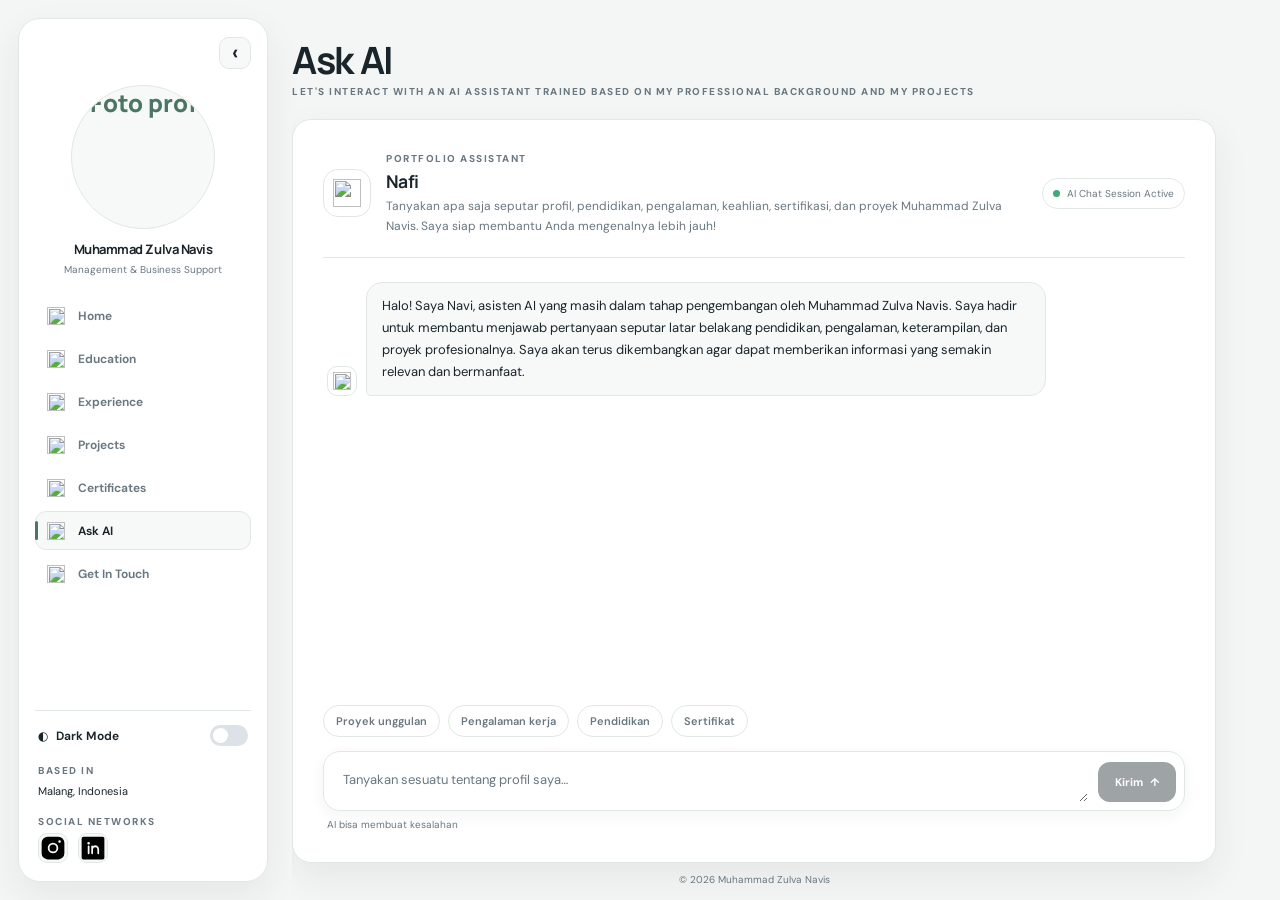
==== commit e0770aac: "Update index.html" ====
--- a/ask/index.html
+++ b/ask/index.html
@@ -2,12 +2,12 @@
 <html lang="id"><head><meta charset="utf-8"><meta name="viewport" content="width=device-width, initial-scale=1"><meta name="description" content="Tanya-jawab berdasarkan konten portofolio Muhammad Zulva Navis."><title>Ask AI | Muhammad Zulva Navis</title><link rel="stylesheet" href="../styles.css"></head>
 <body data-page="ask" data-level="nested"><header class="mobile-topbar"><span class="mobile-brand">Muhammad Zulva Navis</span><button class="mobile-menu" id="menu-toggle" type="button" aria-label="Buka menu" aria-expanded="false">☰</button></header><div class="app-shell"><aside class="sidebar" id="sidebar"></aside>
   <main class="main-content">
-    <header class="page-heading"><div><p class="eyebrow">PROFILE Q&A</p><h1>Ask AI</h1><p class="muted">Mulai percakapan tentang pengalaman, proyek, pendidikan, dan keahlian saya.</p></div></header>
+    <header class="page-heading"><div><h1>Ask AI</h1><p class="eyebrow">LET'S INTERACT WITH AN AI ASSISTANT TRAINED BASED ON MY PROFESSIONAL BACKGROUND AND MY PROJECTS</p></div></header>
     <section class="ask-layout" aria-label="Asisten profil portofolio">
       <div class="card ask-card">
-        <header class="ask-assistant-header"><span class="ask-assistant-icon"><img src="../assets/asset.ai.svg" alt=""></span><div><p class="eyebrow">PORTFOLIO ASSISTANT</p><h2>Kenali profil saya</h2><p class="muted">Tanyakan tentang profil, pendidikan, proyek, pengalaman, keahlian, atau sertifikat saya.</p></div><span class="ask-status"><i aria-hidden="true"></i> Berbasis CV</span></header>
+        <header class="ask-assistant-header"><span class="ask-assistant-icon"><img src="../assets/asset.ai.svg" alt=""></span><div><p class="eyebrow">PORTFOLIO ASSISTANT</p><h2>Nafi</h2><p class="muted">Tanyakan apa saja seputar profil, pendidikan, pengalaman, keahlian, sertifikasi, dan proyek Muhammad Zulva Navis. Saya siap membantu Anda mengenalnya lebih jauh!</p></div><span class="ask-status"><i aria-hidden="true"></i> AI Chat Session Active</span></header>
         <div class="chat-messages" id="chat-messages" role="log" aria-live="polite" aria-relevant="additions text" aria-label="Percakapan dengan asisten">
-          <article class="chat-message chat-message--assistant"><span class="chat-avatar" aria-hidden="true"><img src="../assets/asset.ai.svg" alt=""></span><div class="chat-bubble"><p>Halo! Saya mencari bagian CV yang paling sesuai dengan pertanyaan Anda dan menampilkan informasi yang tercantum di sana.</p></div></article>
+          <article class="chat-message chat-message--assistant"><span class="chat-avatar" aria-hidden="true"><img src="../assets/asset.ai.svg" alt=""></span><div class="chat-bubble"><p>Halo! Saya Navi, asisten AI yang masih dalam tahap pengembangan oleh Muhammad Zulva Navis. Saya hadir untuk membantu menjawab pertanyaan seputar latar belakang pendidikan, pengalaman, keterampilan, dan proyek profesionalnya. Saya akan terus dikembangkan agar dapat memberikan informasi yang semakin relevan dan bermanfaat.</p></div></article>
         </div>
         <div class="suggestions" id="ask-suggestions" role="group" aria-label="Contoh pertanyaan">
           <button type="button" data-question="Apa proyek unggulan saya?">Proyek unggulan</button><button type="button" data-question="Apa pengalaman kerja saya?">Pengalaman kerja</button><button type="button" data-question="Apa latar pendidikan saya?">Pendidikan</button><button type="button" data-question="Sertifikat apa saja yang saya miliki?">Sertifikat</button>
@@ -15,7 +15,7 @@
         <form class="ask-composer" id="ask-form" aria-label="Kirim pertanyaan">
           <label class="visually-hidden" for="question">Tulis pertanyaan</label><textarea id="question" rows="1" placeholder="Tanyakan sesuatu tentang profil saya…" autocomplete="off"></textarea><button class="ask-send" id="ask-button" type="submit" disabled><span>Kirim</span><span aria-hidden="true">↑</span></button>
         </form>
-        <p class="ask-note">Sumber jawaban: file CV PDF di folder public.</p>
+        <p class="ask-note">AI bisa membuat kesalahan</p>
       </div>
     </section>
     <footer class="site-footer">© <span class="current-year"></span> Muhammad Zulva Navis</footer>
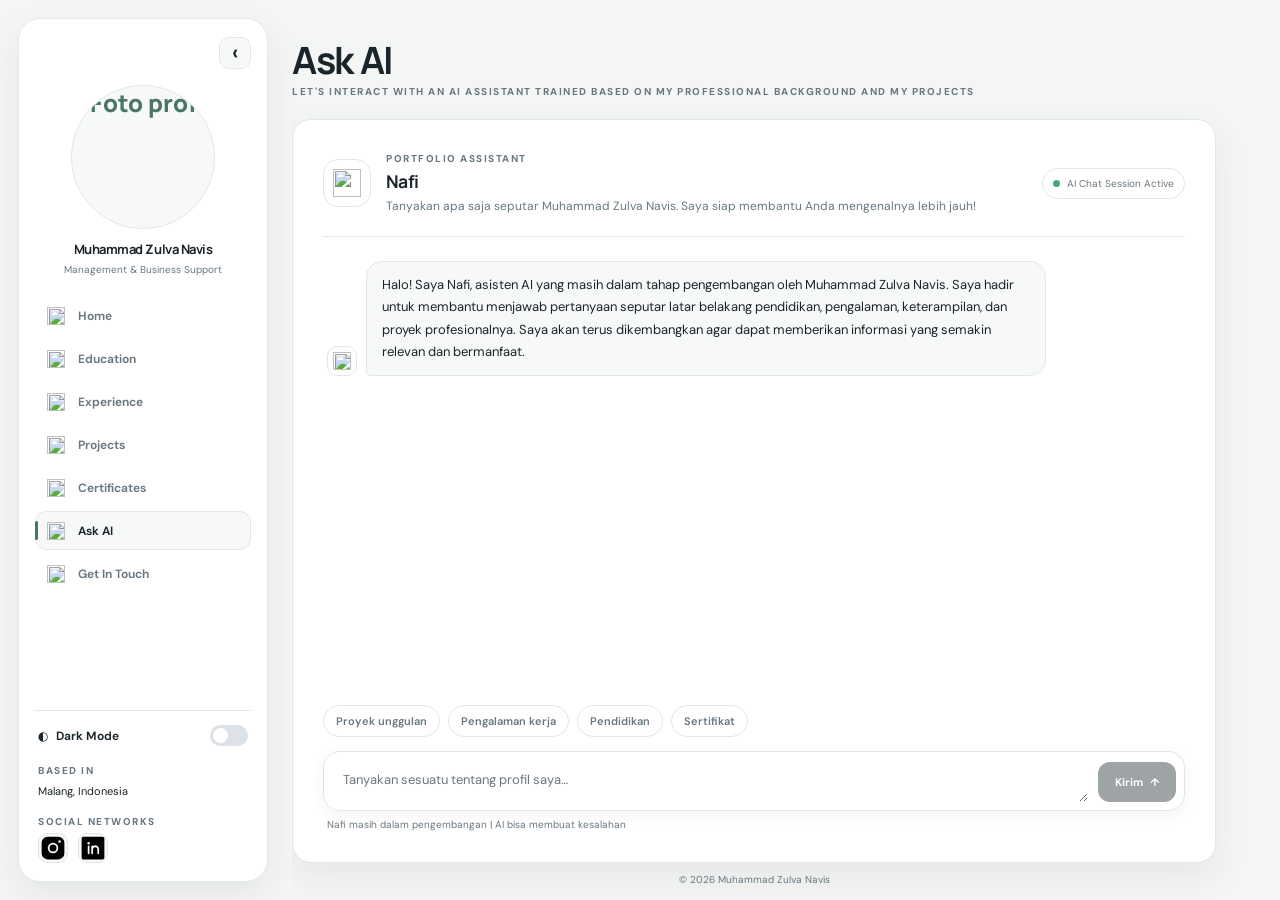
==== commit 37d58d67: "Change assistant name from 'Navi' to 'Nafi' Updated the AI assistant's name from 'Navi' to 'Nafi' an" ====
--- a/ask/index.html
+++ b/ask/index.html
@@ -5,9 +5,9 @@
     <header class="page-heading"><div><h1>Ask AI</h1><p class="eyebrow">LET'S INTERACT WITH AN AI ASSISTANT TRAINED BASED ON MY PROFESSIONAL BACKGROUND AND MY PROJECTS</p></div></header>
     <section class="ask-layout" aria-label="Asisten profil portofolio">
       <div class="card ask-card">
-        <header class="ask-assistant-header"><span class="ask-assistant-icon"><img src="../assets/asset.ai.svg" alt=""></span><div><p class="eyebrow">PORTFOLIO ASSISTANT</p><h2>Nafi</h2><p class="muted">Tanyakan apa saja seputar profil, pendidikan, pengalaman, keahlian, sertifikasi, dan proyek Muhammad Zulva Navis. Saya siap membantu Anda mengenalnya lebih jauh!</p></div><span class="ask-status"><i aria-hidden="true"></i> AI Chat Session Active</span></header>
+        <header class="ask-assistant-header"><span class="ask-assistant-icon"><img src="../assets/asset.ai.svg" alt=""></span><div><p class="eyebrow">PORTFOLIO ASSISTANT</p><h2>Nafi</h2><p class="muted">Tanyakan apa saja seputar Muhammad Zulva Navis. Saya siap membantu Anda mengenalnya lebih jauh!</p></div><span class="ask-status"><i aria-hidden="true"></i> AI Chat Session Active</span></header>
         <div class="chat-messages" id="chat-messages" role="log" aria-live="polite" aria-relevant="additions text" aria-label="Percakapan dengan asisten">
-          <article class="chat-message chat-message--assistant"><span class="chat-avatar" aria-hidden="true"><img src="../assets/asset.ai.svg" alt=""></span><div class="chat-bubble"><p>Halo! Saya Navi, asisten AI yang masih dalam tahap pengembangan oleh Muhammad Zulva Navis. Saya hadir untuk membantu menjawab pertanyaan seputar latar belakang pendidikan, pengalaman, keterampilan, dan proyek profesionalnya. Saya akan terus dikembangkan agar dapat memberikan informasi yang semakin relevan dan bermanfaat.</p></div></article>
+          <article class="chat-message chat-message--assistant"><span class="chat-avatar" aria-hidden="true"><img src="../assets/asset.ai.svg" alt=""></span><div class="chat-bubble"><p>Halo! Saya Nafi, asisten AI yang masih dalam tahap pengembangan oleh Muhammad Zulva Navis. Saya hadir untuk membantu menjawab pertanyaan seputar latar belakang pendidikan, pengalaman, keterampilan, dan proyek profesionalnya. Saya akan terus dikembangkan agar dapat memberikan informasi yang semakin relevan dan bermanfaat.</p></div></article>
         </div>
         <div class="suggestions" id="ask-suggestions" role="group" aria-label="Contoh pertanyaan">
           <button type="button" data-question="Apa proyek unggulan saya?">Proyek unggulan</button><button type="button" data-question="Apa pengalaman kerja saya?">Pengalaman kerja</button><button type="button" data-question="Apa latar pendidikan saya?">Pendidikan</button><button type="button" data-question="Sertifikat apa saja yang saya miliki?">Sertifikat</button>
@@ -15,7 +15,7 @@
         <form class="ask-composer" id="ask-form" aria-label="Kirim pertanyaan">
           <label class="visually-hidden" for="question">Tulis pertanyaan</label><textarea id="question" rows="1" placeholder="Tanyakan sesuatu tentang profil saya…" autocomplete="off"></textarea><button class="ask-send" id="ask-button" type="submit" disabled><span>Kirim</span><span aria-hidden="true">↑</span></button>
         </form>
-        <p class="ask-note">AI bisa membuat kesalahan</p>
+        <p class="ask-note">Nafi masih dalam pengembangan | AI bisa membuat kesalahan</p>
       </div>
     </section>
     <footer class="site-footer">© <span class="current-year"></span> Muhammad Zulva Navis</footer>
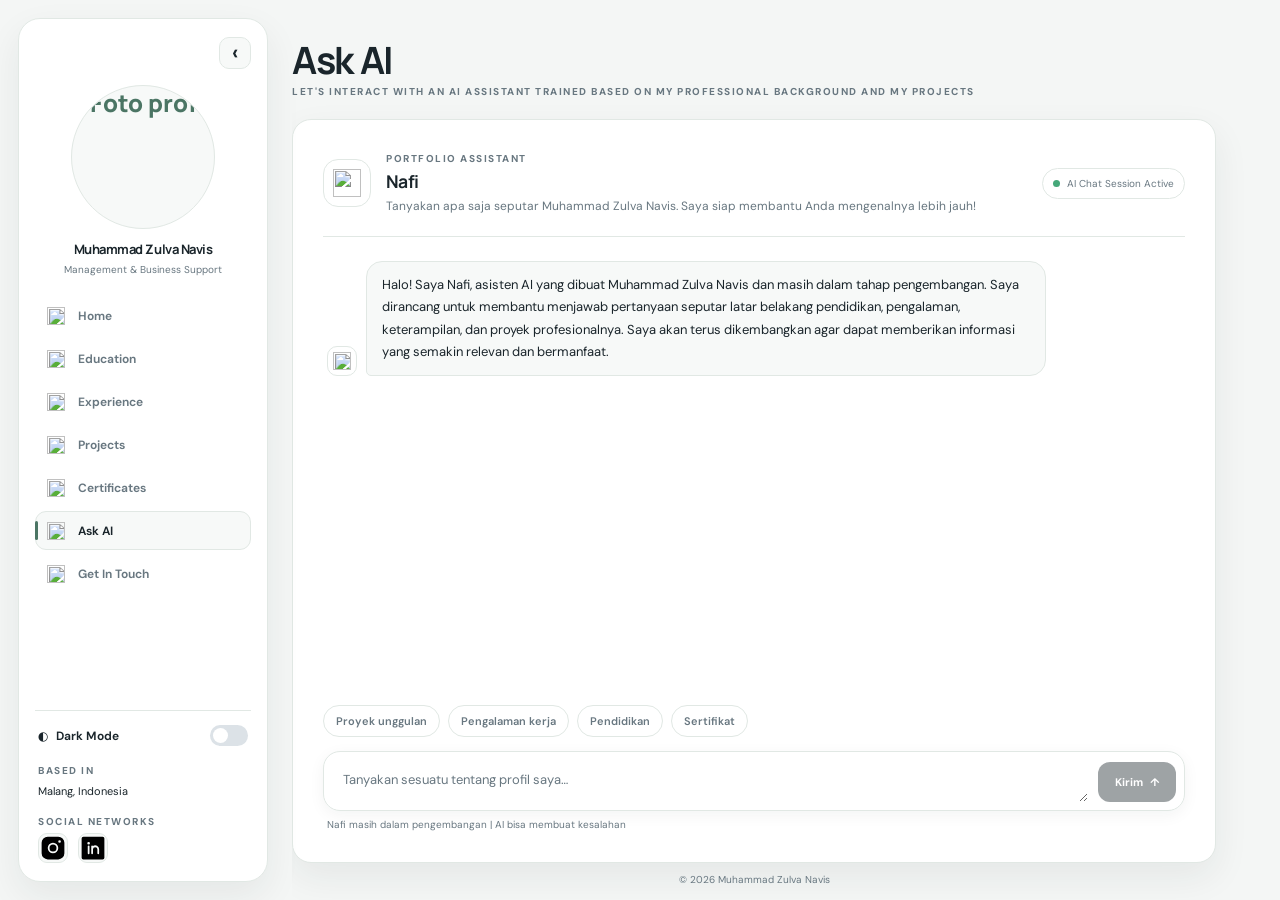
==== commit 77273815: "Refactor ask/index.html structure and content" ====
--- a/ask/index.html
+++ b/ask/index.html
@@ -7,7 +7,7 @@
       <div class="card ask-card">
         <header class="ask-assistant-header"><span class="ask-assistant-icon"><img src="../assets/asset.ai.svg" alt=""></span><div><p class="eyebrow">PORTFOLIO ASSISTANT</p><h2>Nafi</h2><p class="muted">Tanyakan apa saja seputar Muhammad Zulva Navis. Saya siap membantu Anda mengenalnya lebih jauh!</p></div><span class="ask-status"><i aria-hidden="true"></i> AI Chat Session Active</span></header>
         <div class="chat-messages" id="chat-messages" role="log" aria-live="polite" aria-relevant="additions text" aria-label="Percakapan dengan asisten">
-          <article class="chat-message chat-message--assistant"><span class="chat-avatar" aria-hidden="true"><img src="../assets/asset.ai.svg" alt=""></span><div class="chat-bubble"><p>Halo! Saya Nafi, asisten AI yang masih dalam tahap pengembangan oleh Muhammad Zulva Navis. Saya hadir untuk membantu menjawab pertanyaan seputar latar belakang pendidikan, pengalaman, keterampilan, dan proyek profesionalnya. Saya akan terus dikembangkan agar dapat memberikan informasi yang semakin relevan dan bermanfaat.</p></div></article>
+          <article class="chat-message chat-message--assistant"><span class="chat-avatar" aria-hidden="true"><img src="../assets/asset.ai.svg" alt=""></span><div class="chat-bubble"><p>Halo! Saya Nafi, asisten AI yang dibuat Muhammad Zulva Navis dan masih dalam tahap pengembangan. Saya dirancang untuk membantu menjawab pertanyaan seputar latar belakang pendidikan, pengalaman, keterampilan, dan proyek profesionalnya. Saya akan terus dikembangkan agar dapat memberikan informasi yang semakin relevan dan bermanfaat.</p></div></article>
         </div>
         <div class="suggestions" id="ask-suggestions" role="group" aria-label="Contoh pertanyaan">
           <button type="button" data-question="Apa proyek unggulan saya?">Proyek unggulan</button><button type="button" data-question="Apa pengalaman kerja saya?">Pengalaman kerja</button><button type="button" data-question="Apa latar pendidikan saya?">Pendidikan</button><button type="button" data-question="Sertifikat apa saja yang saya miliki?">Sertifikat</button>
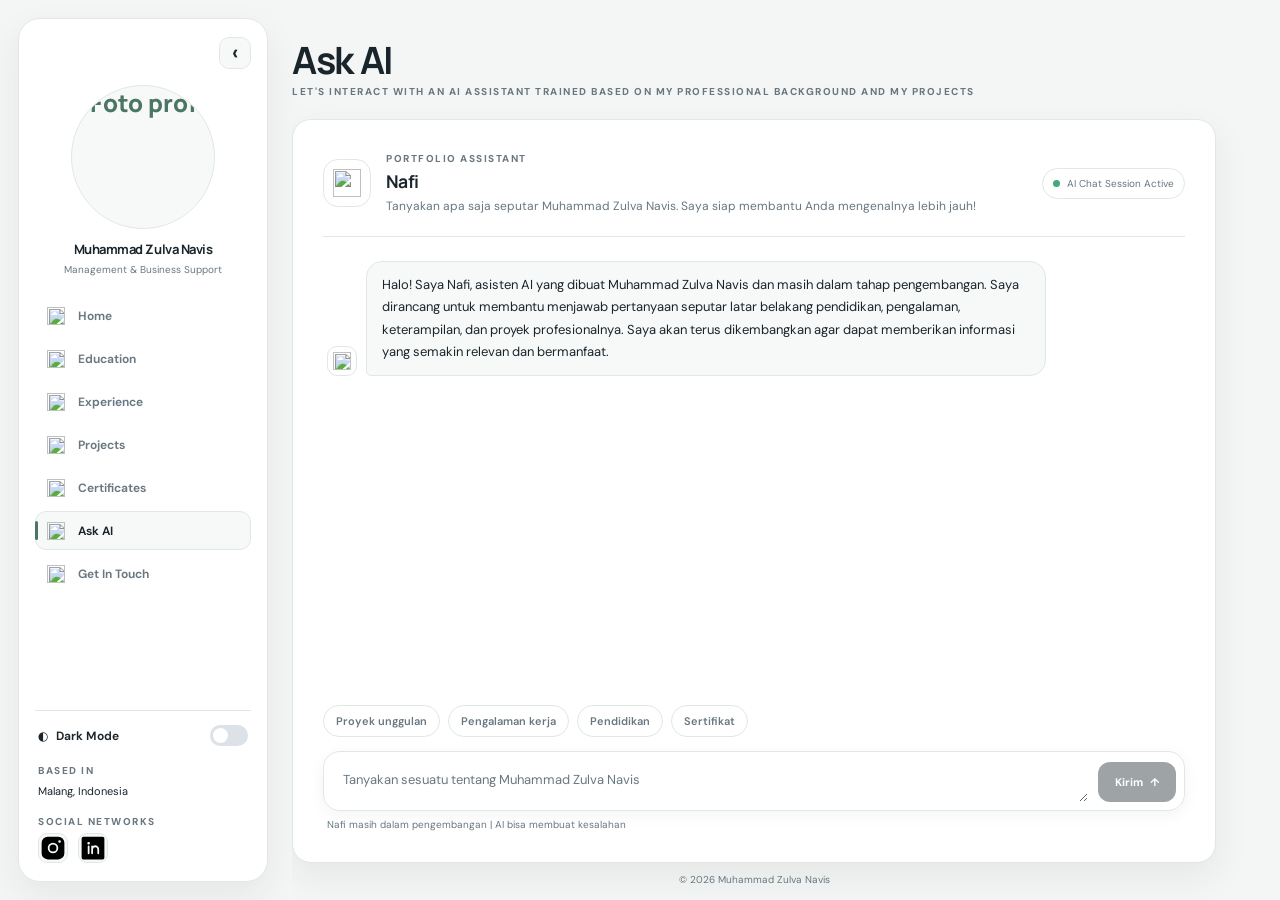
==== commit 634b48ba: "Fix HTML structure and update content" ====
--- a/ask/index.html
+++ b/ask/index.html
@@ -13,7 +13,7 @@
           <button type="button" data-question="Apa proyek unggulan saya?">Proyek unggulan</button><button type="button" data-question="Apa pengalaman kerja saya?">Pengalaman kerja</button><button type="button" data-question="Apa latar pendidikan saya?">Pendidikan</button><button type="button" data-question="Sertifikat apa saja yang saya miliki?">Sertifikat</button>
         </div>
         <form class="ask-composer" id="ask-form" aria-label="Kirim pertanyaan">
-          <label class="visually-hidden" for="question">Tulis pertanyaan</label><textarea id="question" rows="1" placeholder="Tanyakan sesuatu tentang profil saya…" autocomplete="off"></textarea><button class="ask-send" id="ask-button" type="submit" disabled><span>Kirim</span><span aria-hidden="true">↑</span></button>
+          <label class="visually-hidden" for="question">Tulis pertanyaan</label><textarea id="question" rows="1" placeholder="Tanyakan sesuatu tentang Muhammad Zulva Navis" autocomplete="off"></textarea><button class="ask-send" id="ask-button" type="submit" disabled><span>Kirim</span><span aria-hidden="true">↑</span></button>
         </form>
         <p class="ask-note">Nafi masih dalam pengembangan | AI bisa membuat kesalahan</p>
       </div>
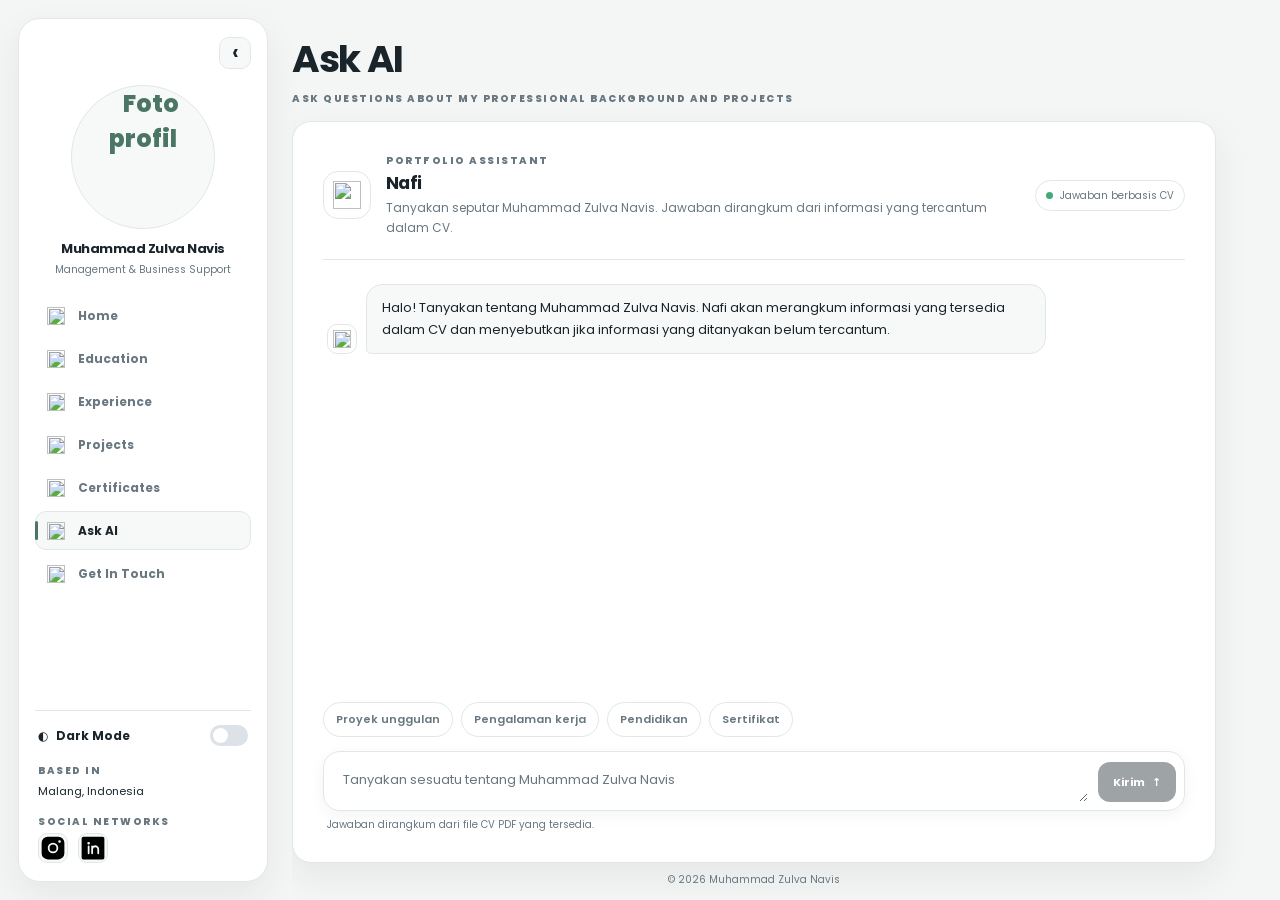
==== commit 7920d065: "add new index html" ====
--- a/ask/index.html
+++ b/ask/index.html
@@ -2,20 +2,20 @@
 <html lang="id"><head><meta charset="utf-8"><meta name="viewport" content="width=device-width, initial-scale=1"><meta name="description" content="Tanya-jawab berdasarkan konten portofolio Muhammad Zulva Navis."><title>Ask AI | Muhammad Zulva Navis</title><link rel="stylesheet" href="../styles.css"></head>
 <body data-page="ask" data-level="nested"><header class="mobile-topbar"><span class="mobile-brand">Muhammad Zulva Navis</span><button class="mobile-menu" id="menu-toggle" type="button" aria-label="Buka menu" aria-expanded="false">☰</button></header><div class="app-shell"><aside class="sidebar" id="sidebar"></aside>
   <main class="main-content">
-    <header class="page-heading"><div><h1>Ask AI</h1><p class="eyebrow">LET'S INTERACT WITH AN AI ASSISTANT TRAINED BASED ON MY PROFESSIONAL BACKGROUND AND MY PROJECTS</p></div></header>
+    <header class="page-heading"><div><h1>Ask AI</h1><p class="eyebrow">ASK QUESTIONS ABOUT MY PROFESSIONAL BACKGROUND AND PROJECTS</p></div></header>
     <section class="ask-layout" aria-label="Asisten profil portofolio">
       <div class="card ask-card">
-        <header class="ask-assistant-header"><span class="ask-assistant-icon"><img src="../assets/asset.ai.svg" alt=""></span><div><p class="eyebrow">PORTFOLIO ASSISTANT</p><h2>Nafi</h2><p class="muted">Tanyakan apa saja seputar Muhammad Zulva Navis. Saya siap membantu Anda mengenalnya lebih jauh!</p></div><span class="ask-status"><i aria-hidden="true"></i> AI Chat Session Active</span></header>
+        <header class="ask-assistant-header"><span class="ask-assistant-icon"><img src="../assets/asset.ai.svg" alt=""></span><div><p class="eyebrow">PORTFOLIO ASSISTANT</p><h2>Nafi</h2><p class="muted">Tanyakan seputar Muhammad Zulva Navis. Jawaban dirangkum dari informasi yang tercantum dalam CV.</p></div><span class="ask-status"><i aria-hidden="true"></i> Jawaban berbasis CV</span></header>
         <div class="chat-messages" id="chat-messages" role="log" aria-live="polite" aria-relevant="additions text" aria-label="Percakapan dengan asisten">
-          <article class="chat-message chat-message--assistant"><span class="chat-avatar" aria-hidden="true"><img src="../assets/asset.ai.svg" alt=""></span><div class="chat-bubble"><p>Halo! Saya Nafi, asisten AI yang dibuat Muhammad Zulva Navis dan masih dalam tahap pengembangan. Saya dirancang untuk membantu menjawab pertanyaan seputar latar belakang pendidikan, pengalaman, keterampilan, dan proyek profesionalnya. Saya akan terus dikembangkan agar dapat memberikan informasi yang semakin relevan dan bermanfaat.</p></div></article>
+          <article class="chat-message chat-message--assistant"><span class="chat-avatar" aria-hidden="true"><img src="../assets/asset.ai.svg" alt=""></span><div class="chat-bubble"><p>Halo! Tanyakan tentang Muhammad Zulva Navis. Nafi akan merangkum informasi yang tersedia dalam CV dan menyebutkan jika informasi yang ditanyakan belum tercantum.</p></div></article>
         </div>
         <div class="suggestions" id="ask-suggestions" role="group" aria-label="Contoh pertanyaan">
-          <button type="button" data-question="Apa proyek unggulan saya?">Proyek unggulan</button><button type="button" data-question="Apa pengalaman kerja saya?">Pengalaman kerja</button><button type="button" data-question="Apa latar pendidikan saya?">Pendidikan</button><button type="button" data-question="Sertifikat apa saja yang saya miliki?">Sertifikat</button>
+          <button type="button" data-question="Apa proyek unggulan Muhammad Zulva Navis?">Proyek unggulan</button><button type="button" data-question="Apa pengalaman kerja Muhammad Zulva Navis?">Pengalaman kerja</button><button type="button" data-question="Bagaimana latar pendidikan Muhammad Zulva Navis?">Pendidikan</button><button type="button" data-question="Sertifikat apa saja yang tercantum dalam CV Muhammad Zulva Navis?">Sertifikat</button>
         </div>
         <form class="ask-composer" id="ask-form" aria-label="Kirim pertanyaan">
           <label class="visually-hidden" for="question">Tulis pertanyaan</label><textarea id="question" rows="1" placeholder="Tanyakan sesuatu tentang Muhammad Zulva Navis" autocomplete="off"></textarea><button class="ask-send" id="ask-button" type="submit" disabled><span>Kirim</span><span aria-hidden="true">↑</span></button>
         </form>
-        <p class="ask-note">Nafi masih dalam pengembangan | AI bisa membuat kesalahan</p>
+        <p class="ask-note">Jawaban dirangkum dari file CV PDF yang tersedia.</p>
       </div>
     </section>
     <footer class="site-footer">© <span class="current-year"></span> Muhammad Zulva Navis</footer>
--- a/styles.css
+++ b/styles.css
@@ -1,6 +1,6 @@
-@import url('https://fonts.googleapis.com/css2?family=DM+Sans:wght@400;500;600;700&family=Manrope:wght@500;600;700;800&display=swap');
+@import url('https://fonts.googleapis.com/css2?family=Poppins:wght@400;500;600;700;800&display=swap');
 :root{color-scheme:light;--bg:#f3f4f6;--surface:#fff;--surface-soft:#f8f9fa;--text:#1b222b;--muted:#737e8a;--line:#e2e6e9;--accent:#496c60;--accent-soft:#eaf0ed;--shadow:0 12px 36px #2330260a}
-*{box-sizing:border-box}html{min-width:320px}body{margin:0;background:var(--bg);color:var(--text);font:15px/1.7 'DM Sans',Inter,ui-sans-serif,system-ui,-apple-system,'Segoe UI',sans-serif}h1,h2,h3{font-family:Manrope,Inter,ui-sans-serif,system-ui,-apple-system,'Segoe UI',sans-serif;line-height:1.25;letter-spacing:-.035em;margin-top:0}h1{font-size:clamp(1.8rem,3vw,2.35rem);margin:0}h2{font-size:clamp(1.25rem,2vw,1.7rem);margin:0 0 .65rem}h3{font-size:1.14rem;margin:0 0 .55rem}p{margin:.5rem 0 1rem}a{color:inherit}.app-shell{max-width:1600px;margin:0 auto}.sidebar{position:fixed;inset:18px auto 18px max(18px,calc((100vw - 1600px)/2 + 18px));width:250px;background:var(--surface);border:1px solid var(--line);border-radius:22px;padding:18px 16px;display:flex;flex-direction:column;z-index:5;overflow-y:auto;overscroll-behavior-y:contain;scrollbar-width:thin;scrollbar-color:var(--line) transparent;box-shadow:var(--shadow)}.brand{display:grid;place-items:center;width:35px;height:35px;border-radius:11px;background:var(--accent);color:#fff;text-decoration:none;font:800 12px Manrope,system-ui;letter-spacing:.06em}.identity{text-align:center;padding:13px 0 18px}.avatar{display:grid;place-items:center;width:84px;height:84px;margin:0 auto 12px;border:1px solid var(--line);border-radius:50%;background:var(--surface-soft);color:var(--accent);font:800 24px Manrope,system-ui;box-shadow:0 5px 15px #00000001}.identity h2{font-size:13px;margin:0 0 4px}.identity p{font-size:10px;color:var(--muted);margin:0}.sidebar nav{display:grid;gap:4px}.nav-link{position:relative;display:flex;align-items:center;gap:13px;min-height:39px;padding:8px 11px;border:1px solid transparent;border-radius:11px;text-decoration:none;color:var(--muted);font-size:12px;font-weight:650;transition:background .16s,color .16s,border-color .16s}.nav-icon{width:18px;text-align:center;font-size:17px}.nav-icon-image{width:18px;height:18px;flex:0 0 18px;object-fit:contain}.nav-link:hover,.nav-link[aria-current="page"]{background:var(--surface-soft);border-color:var(--line);color:var(--text)}.nav-link[aria-current="page"]::before{content:'';width:3px;height:19px;position:absolute;margin-left:-12px;border-radius:4px;background:var(--accent)}.sidebar-bottom{margin-top:auto;padding:14px 3px 0;border-top:1px solid var(--line);font-size:11px}.sidebar-bottom p{margin:3px 0}.side-caption,.eyebrow{font-size:10px;letter-spacing:.15em;font-weight:750;color:var(--muted)}.theme-control{display:flex;align-items:center;justify-content:space-between;gap:10px;margin-bottom:16px;font-size:12px;font-weight:650;cursor:pointer}.theme-control input{position:absolute;opacity:0}.switch{width:38px;height:21px;border-radius:99px;background:#dce2e7;position:relative;transition:.2s}.switch::after{content:'';position:absolute;left:3px;top:3px;width:15px;height:15px;border-radius:50%;background:#fff;transition:.2s}.theme-control input:checked+.switch{background:var(--accent)}.theme-control input:checked+.switch::after{transform:translateX(17px)}.social-note{font-size:10px;color:var(--muted)}.main-content{margin-left:292px;padding:36px clamp(24px,5vw,74px) 28px 0;max-width:calc(1600px - 260px)}.page-heading,.section-heading{display:flex;justify-content:space-between;align-items:center;gap:18px;margin-bottom:22px}.page-heading{min-height:55px}.page-heading .eyebrow,.section-heading .eyebrow{margin:0 0 5px}.page-heading p.muted,.section-heading p.muted{margin:5px 0 0}.status-pill,.tag{display:inline-flex;align-items:center;border-radius:99px;background:var(--accent-soft);color:var(--accent);padding:6px 11px;font-weight:750;font-size:9px;letter-spacing:.09em}.card{background:var(--surface);border:1px solid var(--line);border-radius:19px;box-shadow:var(--shadow)}.intro-card{padding:clamp(24px,4vw,46px);background:linear-gradient(120deg,var(--surface),var(--surface-soft))}.intro-card h2{max-width:720px;font-size:clamp(1.5rem,2.5vw,2rem);margin:.5rem 0 1rem}.intro-card>p:not(.eyebrow){max-width:900px;color:#4d5864}.button{display:inline-flex;align-items:center;justify-content:center;min-height:41px;padding:9px 15px;border:1px solid transparent;border-radius:11px;text-decoration:none;font:700 12px 'DM Sans',Inter,system-ui,sans-serif;white-space:nowrap;cursor:pointer;transition:transform .15s,background .15s}.button:hover{transform:translateY(-1px)}.primary{background:#1d2622;color:white;box-shadow:0 6px 14px #12201b1c}.intro-card .button{margin-top:8px}.secondary{background:var(--surface-soft);border-color:var(--line);color:var(--text)}.content-section{margin-top:50px}.section-heading{margin-bottom:16px}.section-heading h2{margin:0}.muted{color:var(--muted)}.project-grid{display:grid;grid-template-columns:repeat(2,minmax(0,1fr));gap:15px}.project-card{padding:23px}.project-card h2,.project-card h3{font-size:1.2rem;margin:13px 0 7px;overflow-wrap:anywhere}.project-card>p{color:var(--muted);font-size:13px}.project-card .role{color:var(--text)}.metrics{display:flex;gap:32px;margin:16px 0;padding:13px 0;border-block:1px solid var(--line)}.metrics div{display:grid}.metrics strong{font:800 21px Manrope,system-ui;color:var(--accent)}.metrics span{font-size:10px;color:var(--muted)}.text-link{font-size:12px;color:var(--accent);font-weight:750;text-decoration:none}.text-link:hover{text-decoration:underline}.site-footer{padding:42px 0 10px;text-align:center;color:var(--muted);font-size:10px}.education-card{display:flex;align-items:center;gap:22px;padding:clamp(25px,5vw,48px)}.edu-mark{display:grid;place-items:center;flex:0 0 auto;width:74px;height:74px;border-radius:18px;background:var(--accent-soft);color:var(--accent);font:800 14px Manrope,system-ui}.education-card h2{font-size:1.65rem}.education-card p{margin:.3rem 0}.education-facts{display:flex;gap:12px;margin-top:18px}.education-facts span{padding:7px 11px;background:var(--surface-soft);border:1px solid var(--line);border-radius:10px;font-size:12px}.education-facts b{color:var(--accent)}.timeline{display:grid;gap:14px}.timeline-card{padding:23px 25px;border-left:3px solid var(--accent)}.date{color:var(--accent);font-size:10px;letter-spacing:.1em;font-weight:750}.timeline-card h2,.leadership-card h2{margin:7px 0 2px;font-size:1.2rem}.timeline-card p{margin:2px 0}.timeline-card ul{padding-left:19px;margin:.8rem 0 0;color:#4e5966;font-size:13px}.timeline-card li+li{margin-top:5px}.leadership-card{padding:25px}.leadership-card>p{color:#4e5966}.highlight-stat{display:flex;align-items:center;gap:14px;padding:14px 17px;margin-top:17px;border-radius:13px;background:var(--accent-soft)}.highlight-stat strong{font:800 28px Manrope,system-ui;color:var(--accent)}.highlight-stat span{font-size:12px;color:var(--muted)}.project-list{display:grid;gap:14px}.project-list .project-card{padding:24px 26px}.project-list .project-card h2{font-size:1.35rem}.project-list .metrics{max-width:340px}.skills-grid{display:grid;grid-template-columns:repeat(2,minmax(0,1fr));gap:15px}.skills-card{padding:25px}.icon-tile{display:grid;place-items:center;width:40px;height:40px;border-radius:12px;background:var(--accent-soft);color:var(--accent);font-size:19px}.skills-card .eyebrow{margin:18px 0 5px}.skills-card h2{font-size:1.25rem}.tag-list{display:flex;flex-wrap:wrap;gap:8px;list-style:none;padding:0;margin:16px 0 0}.tag-list li{padding:7px 10px;border:1px solid var(--line);background:var(--surface-soft);border-radius:9px;color:var(--muted);font-size:11px}.note{font-size:11px;color:var(--muted);margin:14px 3px}.certificate-grid{display:grid;grid-template-columns:repeat(2,minmax(0,1fr));gap:13px}.certificate-card{padding:21px}.certificate-card h2{font-size:1rem;margin:9px 0 5px}.certificate-card p{font-size:12px;color:var(--muted);margin:0}.ask-card{max-width:880px;padding:26px}.ask-intro{display:flex;gap:14px;align-items:flex-start;margin-bottom:22px}.ask-intro h2{font-size:1.25rem;margin:2px 0 5px}.ask-intro p{font-size:12px;margin:0}.ask-card label{display:block;font-weight:700;font-size:12px;margin-bottom:8px}.ask-row{display:flex;gap:9px}.ask-row input{flex:1;min-width:0;border:1px solid var(--line);border-radius:11px;padding:10px 13px;background:var(--surface-soft);color:var(--text);font:inherit;font-size:13px}.suggestions{display:flex;flex-wrap:wrap;gap:8px;margin-top:12px}.suggestions button{border:1px solid var(--line);border-radius:99px;background:var(--surface-soft);color:var(--muted);padding:7px 10px;font:600 10px 'DM Sans',Inter,system-ui,sans-serif;cursor:pointer}.suggestions button:hover{color:var(--text);border-color:var(--accent)}.answer{min-height:48px;padding:13px 15px;margin-top:16px;border-radius:11px;background:var(--surface-soft);color:var(--muted);font-size:12px}.contact-card{max-width:850px;padding:clamp(25px,5vw,46px)}.contact-card h2{max-width:600px;margin:.5rem 0;font-size:clamp(1.45rem,2.4vw,1.9rem)}.contact-methods{display:grid;gap:10px;margin-top:28px}.contact-method{display:flex;align-items:center;gap:13px;padding:13px;border:1px solid var(--line);border-radius:13px;text-decoration:none;background:var(--surface-soft)}.contact-method>span:nth-child(2){display:grid;min-width:0}.contact-method small{font-size:9px;color:var(--muted);letter-spacing:.12em;font-weight:750}.contact-method b{font-size:12px;overflow-wrap:anywhere}.contact-method .arrow{margin-left:auto;color:var(--accent)}
+*{box-sizing:border-box}html{min-width:320px}body{margin:0;background:var(--bg);color:var(--text);font:15px/1.7 'Poppins',Inter,ui-sans-serif,system-ui,-apple-system,'Segoe UI',sans-serif}h1,h2,h3{font-family:Poppins,Inter,ui-sans-serif,system-ui,-apple-system,'Segoe UI',sans-serif;line-height:1.25;letter-spacing:-.035em;margin-top:0}h1{font-size:clamp(1.8rem,3vw,2.35rem);margin:0}h2{font-size:clamp(1.25rem,2vw,1.7rem);margin:0 0 .65rem}h3{font-size:1.14rem;margin:0 0 .55rem}p{margin:.5rem 0 1rem}a{color:inherit}.app-shell{max-width:1600px;margin:0 auto}.sidebar{position:fixed;inset:18px auto 18px max(18px,calc((100vw - 1600px)/2 + 18px));width:250px;background:var(--surface);border:1px solid var(--line);border-radius:22px;padding:18px 16px;display:flex;flex-direction:column;z-index:5;overflow-y:auto;overscroll-behavior-y:contain;scrollbar-width:thin;scrollbar-color:var(--line) transparent;box-shadow:var(--shadow)}.brand{display:grid;place-items:center;width:35px;height:35px;border-radius:11px;background:var(--accent);color:#fff;text-decoration:none;font:800 12px Poppins,system-ui;letter-spacing:.06em}.identity{text-align:center;padding:13px 0 18px}.avatar{display:grid;place-items:center;width:84px;height:84px;margin:0 auto 12px;border:1px solid var(--line);border-radius:50%;background:var(--surface-soft);color:var(--accent);font:800 24px Poppins,system-ui;box-shadow:0 5px 15px #00000001}.identity h2{font-size:13px;margin:0 0 4px}.identity p{font-size:10px;color:var(--muted);margin:0}.sidebar nav{display:grid;gap:4px}.nav-link{position:relative;display:flex;align-items:center;gap:13px;min-height:39px;padding:8px 11px;border:1px solid transparent;border-radius:11px;text-decoration:none;color:var(--muted);font-size:12px;font-weight:650;transition:background .16s,color .16s,border-color .16s}.nav-icon{width:18px;text-align:center;font-size:17px}.nav-icon-image{width:18px;height:18px;flex:0 0 18px;object-fit:contain}.nav-link:hover,.nav-link[aria-current="page"]{background:var(--surface-soft);border-color:var(--line);color:var(--text)}.nav-link[aria-current="page"]::before{content:'';width:3px;height:19px;position:absolute;margin-left:-12px;border-radius:4px;background:var(--accent)}.sidebar-bottom{margin-top:auto;padding:14px 3px 0;border-top:1px solid var(--line);font-size:11px}.sidebar-bottom p{margin:3px 0}.side-caption,.eyebrow{font-size:10px;letter-spacing:.15em;font-weight:750;color:var(--muted)}.theme-control{display:flex;align-items:center;justify-content:space-between;gap:10px;margin-bottom:16px;font-size:12px;font-weight:650;cursor:pointer}.theme-control input{position:absolute;opacity:0}.switch{width:38px;height:21px;border-radius:99px;background:#dce2e7;position:relative;transition:.2s}.switch::after{content:'';position:absolute;left:3px;top:3px;width:15px;height:15px;border-radius:50%;background:#fff;transition:.2s}.theme-control input:checked+.switch{background:var(--accent)}.theme-control input:checked+.switch::after{transform:translateX(17px)}.social-note{font-size:10px;color:var(--muted)}.main-content{margin-left:292px;padding:36px clamp(24px,5vw,74px) 28px 0;max-width:calc(1600px - 260px)}.page-heading,.section-heading{display:flex;justify-content:space-between;align-items:center;gap:18px;margin-bottom:22px}.page-heading{min-height:55px}.page-heading .eyebrow,.section-heading .eyebrow{margin:0 0 5px}.page-heading p.muted,.section-heading p.muted{margin:5px 0 0}.status-pill,.tag{display:inline-flex;align-items:center;border-radius:99px;background:var(--accent-soft);color:var(--accent);padding:6px 11px;font-weight:750;font-size:9px;letter-spacing:.09em}.card{background:var(--surface);border:1px solid var(--line);border-radius:19px;box-shadow:var(--shadow)}.intro-card{padding:clamp(24px,4vw,46px);background:linear-gradient(120deg,var(--surface),var(--surface-soft))}.intro-card h2{max-width:720px;font-size:clamp(1.5rem,2.5vw,2rem);margin:.5rem 0 1rem}.intro-card>p:not(.eyebrow){max-width:900px;color:#4d5864}.button{display:inline-flex;align-items:center;justify-content:center;min-height:41px;padding:9px 15px;border:1px solid transparent;border-radius:11px;text-decoration:none;font:700 12px 'Poppins',Inter,system-ui,sans-serif;white-space:nowrap;cursor:pointer;transition:transform .15s,background .15s}.button:hover{transform:translateY(-1px)}.primary{background:#1d2622;color:white;box-shadow:0 6px 14px #12201b1c}.intro-card .button{margin-top:8px}.secondary{background:var(--surface-soft);border-color:var(--line);color:var(--text)}.content-section{margin-top:50px}.section-heading{margin-bottom:16px}.section-heading h2{margin:0}.muted{color:var(--muted)}.project-grid{display:grid;grid-template-columns:repeat(2,minmax(0,1fr));gap:15px}.project-card{padding:23px}.project-card h2,.project-card h3{font-size:1.2rem;margin:13px 0 7px;overflow-wrap:anywhere}.project-card>p{color:var(--muted);font-size:13px}.project-card .role{color:var(--text)}.metrics{display:flex;gap:32px;margin:16px 0;padding:13px 0;border-block:1px solid var(--line)}.metrics div{display:grid}.metrics strong{font:800 21px Poppins,system-ui;color:var(--accent)}.metrics span{font-size:10px;color:var(--muted)}.text-link{font-size:12px;color:var(--accent);font-weight:750;text-decoration:none}.text-link:hover{text-decoration:underline}.site-footer{padding:42px 0 10px;text-align:center;color:var(--muted);font-size:10px}.education-card{display:flex;align-items:center;gap:22px;padding:clamp(25px,5vw,48px)}.edu-mark{display:grid;place-items:center;flex:0 0 auto;width:74px;height:74px;border-radius:18px;background:var(--accent-soft);color:var(--accent);font:800 14px Poppins,system-ui}.education-card h2{font-size:1.65rem}.education-card p{margin:.3rem 0}.education-facts{display:flex;gap:12px;margin-top:18px}.education-facts span{padding:7px 11px;background:var(--surface-soft);border:1px solid var(--line);border-radius:10px;font-size:12px}.education-facts b{color:var(--accent)}.timeline{display:grid;gap:14px}.timeline-card{padding:23px 25px;border-left:3px solid var(--accent)}.date{color:var(--accent);font-size:10px;letter-spacing:.1em;font-weight:750}.timeline-card h2,.leadership-card h2{margin:7px 0 2px;font-size:1.2rem}.timeline-card p{margin:2px 0}.timeline-card ul{padding-left:19px;margin:.8rem 0 0;color:#4e5966;font-size:13px}.timeline-card li+li{margin-top:5px}.leadership-card{padding:25px}.leadership-card>p{color:#4e5966}.highlight-stat{display:flex;align-items:center;gap:14px;padding:14px 17px;margin-top:17px;border-radius:13px;background:var(--accent-soft)}.highlight-stat strong{font:800 28px Poppins,system-ui;color:var(--accent)}.highlight-stat span{font-size:12px;color:var(--muted)}.project-list{display:grid;gap:14px}.project-list .project-card{padding:24px 26px}.project-list .project-card h2{font-size:1.35rem}.project-list .metrics{max-width:340px}.skills-grid{display:grid;grid-template-columns:repeat(2,minmax(0,1fr));gap:15px}.skills-card{padding:25px}.icon-tile{display:grid;place-items:center;width:40px;height:40px;border-radius:12px;background:var(--accent-soft);color:var(--accent);font-size:19px}.skills-card .eyebrow{margin:18px 0 5px}.skills-card h2{font-size:1.25rem}.tag-list{display:flex;flex-wrap:wrap;gap:8px;list-style:none;padding:0;margin:16px 0 0}.tag-list li{padding:7px 10px;border:1px solid var(--line);background:var(--surface-soft);border-radius:9px;color:var(--muted);font-size:11px}.note{font-size:11px;color:var(--muted);margin:14px 3px}.certificate-grid{display:grid;grid-template-columns:repeat(2,minmax(0,1fr));gap:13px}.certificate-card{padding:21px}.certificate-card h2{font-size:1rem;margin:9px 0 5px}.certificate-card p{font-size:12px;color:var(--muted);margin:0}.ask-card{max-width:880px;padding:26px}.ask-intro{display:flex;gap:14px;align-items:flex-start;margin-bottom:22px}.ask-intro h2{font-size:1.25rem;margin:2px 0 5px}.ask-intro p{font-size:12px;margin:0}.ask-card label{display:block;font-weight:700;font-size:12px;margin-bottom:8px}.ask-row{display:flex;gap:9px}.ask-row input{flex:1;min-width:0;border:1px solid var(--line);border-radius:11px;padding:10px 13px;background:var(--surface-soft);color:var(--text);font:inherit;font-size:13px}.suggestions{display:flex;flex-wrap:wrap;gap:8px;margin-top:12px}.suggestions button{border:1px solid var(--line);border-radius:99px;background:var(--surface-soft);color:var(--muted);padding:7px 10px;font:600 10px 'Poppins',Inter,system-ui,sans-serif;cursor:pointer}.suggestions button:hover{color:var(--text);border-color:var(--accent)}.answer{min-height:48px;padding:13px 15px;margin-top:16px;border-radius:11px;background:var(--surface-soft);color:var(--muted);font-size:12px}.contact-card{max-width:850px;padding:clamp(25px,5vw,46px)}.contact-card h2{max-width:600px;margin:.5rem 0;font-size:clamp(1.45rem,2.4vw,1.9rem)}.contact-methods{display:grid;gap:10px;margin-top:28px}.contact-method{display:flex;align-items:center;gap:13px;padding:13px;border:1px solid var(--line);border-radius:13px;text-decoration:none;background:var(--surface-soft)}.contact-method>span:nth-child(2){display:grid;min-width:0}.contact-method small{font-size:9px;color:var(--muted);letter-spacing:.12em;font-weight:750}.contact-method b{font-size:12px;overflow-wrap:anywhere}.contact-method .arrow{margin-left:auto;color:var(--accent)}
 .mobile-menu{display:none}body.dark{color-scheme:dark;--bg:#121715;--surface:#1a211e;--surface-soft:#202925;--text:#edf3ef;--muted:#a1ada6;--line:#303b35;--accent:#91bda8;--accent-soft:#263a31;--shadow:0 12px 36px #0002}body.dark .intro-card>p:not(.eyebrow),body.dark .timeline-card ul,body.dark .leadership-card>p{color:#c3cec7}
 @media(max-width:1000px){.sidebar{width:218px;left:12px;inset-block:12px}.main-content{margin-left:252px;padding-right:22px}.certificate-grid,.skills-grid{grid-template-columns:1fr 1fr}}
 @media(max-width:700px){.sidebar{inset:0 auto 0 0;width:min(82vw,290px);border-radius:0 20px 20px 0;transform:translateX(-105%);transition:transform .24s;box-shadow:0 0 0 100vmax #0006}.sidebar.open{transform:translateX(0)}.main-content{margin-left:0;padding:22px}.page-heading:not(:has(.status-pill)){align-items:flex-start}.section-heading{flex-direction:column}.section-heading>.button{margin-top:3px}.education-card{gap:13px}.education-card h2{font-size:1.2rem}.project-grid{grid-template-columns:1fr}.certificate-grid,.skills-grid{grid-template-columns:1fr}.mobile-menu{display:block}}
@@ -28,7 +28,7 @@
 
 /* Segmented controls for switching content groups on detail pages. */
 .segmented-control{display:flex;align-items:center;gap:4px;width:max-content;max-width:100%;margin:0 0 18px;padding:4px;overflow-x:auto;border:1px solid var(--line);border-radius:15px;background:var(--surface-soft);scrollbar-width:thin}
-.segment-button{display:inline-flex;flex:0 0 auto;align-items:center;justify-content:center;min-height:40px;padding:8px 16px;border:0;border-radius:11px;background:transparent;color:var(--muted);font:700 13px 'DM Sans',Inter,system-ui,sans-serif;white-space:nowrap;cursor:pointer;transition:background .18s,color .18s,box-shadow .18s}
+.segment-button{display:inline-flex;flex:0 0 auto;align-items:center;justify-content:center;min-height:40px;padding:8px 16px;border:0;border-radius:11px;background:transparent;color:var(--muted);font:700 13px 'Poppins',Inter,system-ui,sans-serif;white-space:nowrap;cursor:pointer;transition:background .18s,color .18s,box-shadow .18s}
 .segment-button:hover{color:var(--text)}
 .segment-button.is-active{background:var(--text);color:var(--surface);box-shadow:0 4px 10px rgba(26,37,43,.14)}
 .segment-button:focus-visible,.tab-panel:focus-visible{outline:3px solid color-mix(in srgb,var(--accent) 50%,transparent);outline-offset:2px}
@@ -71,15 +71,15 @@
 /* Shared visual direction: calm neutrals, deep ink and muted green. */
 :root{color-scheme:light;--bg:#f4f6f5;--surface:#fff;--surface-soft:#f7f9f8;--text:#1a252b;--muted:#687780;--line:#e1e8e4;--accent:#4b7564;--accent-soft:#e8f0ec;--shadow:0 14px 36px rgba(28,48,39,.07)}
 body.dark{color-scheme:dark;--bg:#131a17;--surface:#1b2420;--surface-soft:#222d28;--text:#eef4f0;--muted:#a4b2aa;--line:#34423b;--accent:#9bc3ad;--accent-soft:#293d33;--shadow:0 14px 36px rgba(0,0,0,.2)}
-body{font-family:'DM Sans',Inter,ui-sans-serif,system-ui,-apple-system,'Segoe UI',sans-serif}
-h1,h2,h3,.identity h2,.mobile-brand{font-family:Manrope,'DM Sans',Inter,ui-sans-serif,system-ui,sans-serif}
+body{font-family:'Poppins',Inter,ui-sans-serif,system-ui,-apple-system,'Segoe UI',sans-serif}
+h1,h2,h3,.identity h2,.mobile-brand{font-family:Poppins,Inter,ui-sans-serif,system-ui,sans-serif}
 .primary{background:var(--text);color:var(--surface);box-shadow:0 7px 18px rgba(26,37,43,.14)}
 .intro-card>p:not(.eyebrow),.timeline-card ul,.leadership-card>p{color:var(--muted)}
 body.dark .intro-card>p:not(.eyebrow),body.dark .timeline-card ul,body.dark .leadership-card>p{color:var(--muted)}
 
 /* Desktop sidebar collapse and its always-visible control. */
 .sidebar-topbar{display:flex;justify-content:flex-end;min-height:31px;margin-bottom:3px}
-.sidebar-collapse{display:grid;place-items:center;width:32px;height:32px;border:1px solid var(--line);border-radius:10px;background:var(--surface-soft);color:var(--text);font:600 22px/1 'DM Sans',sans-serif;cursor:pointer;transition:background .18s,color .18s,transform .22s}
+.sidebar-collapse{display:grid;place-items:center;width:32px;height:32px;border:1px solid var(--line);border-radius:10px;background:var(--surface-soft);color:var(--text);font:600 22px/1 'Poppins',sans-serif;cursor:pointer;transition:background .18s,color .18s,transform .22s}
 .sidebar-collapse:hover{background:var(--accent-soft);color:var(--accent)}
 .sidebar-collapse span{display:block;transition:transform .22s ease}
 .sidebar{transition:width .24s ease,padding .24s ease;overflow-x:hidden}
@@ -122,7 +122,7 @@
   body.mobile-sidebar-open{overflow:hidden}
   .mobile-topbar{position:fixed;inset:0 0 auto;z-index:7;display:flex;align-items:center;justify-content:space-between;gap:12px;height:62px;padding:0 16px;background:color-mix(in srgb,var(--surface) 94%,transparent);border-bottom:1px solid var(--line);backdrop-filter:blur(12px)}
   .mobile-brand{min-width:0;overflow:hidden;color:var(--text);font-size:13px;font-weight:800;letter-spacing:-.02em;text-overflow:ellipsis;white-space:nowrap}
-  .mobile-menu{display:grid;place-items:center;flex:0 0 42px;width:42px;height:42px;padding:0;border:1px solid var(--line);border-radius:12px;background:var(--surface);color:var(--text);font:500 23px/1 'DM Sans',sans-serif;cursor:pointer;box-shadow:var(--shadow)}
+  .mobile-menu{display:grid;place-items:center;flex:0 0 42px;width:42px;height:42px;padding:0;border:1px solid var(--line);border-radius:12px;background:var(--surface);color:var(--text);font:500 23px/1 'Poppins',sans-serif;cursor:pointer;box-shadow:var(--shadow)}
   .sidebar{inset:0 auto 0 0;z-index:6;width:min(82vw,290px);padding:16px;border-radius:0 20px 20px 0;transform:translateX(-105%);transition:transform .24s ease,box-shadow .24s ease;box-shadow:var(--shadow)}
   .sidebar.open{transform:translateX(0)}
   .sidebar-backdrop{position:fixed;inset:0;z-index:5;display:none;width:100%;height:100%;border:0;background:rgba(17,27,23,.38);cursor:pointer}
@@ -147,8 +147,8 @@
 body[data-page="projects"] .project-cover::after{position:absolute;right:22px;bottom:18px;width:82px;height:82px;border:1px solid currentColor;border-radius:24px;content:"";opacity:.14;transform:rotate(18deg)}
 body[data-page="projects"] .project-cover>span,body[data-page="projects"] .project-cover>strong,body[data-page="projects"] .project-cover>i{position:relative;z-index:1}
 body[data-page="projects"] .project-cover>span{font-size:8px;font-weight:800;letter-spacing:.16em;opacity:.75}
-body[data-page="projects"] .project-cover>strong{max-width:80%;font:800 17px/1.25 Manrope,'DM Sans',sans-serif;overflow-wrap:anywhere}
-body[data-page="projects"] .project-cover>i{position:absolute;top:16px;right:16px;display:grid;place-items:center;width:42px;height:42px;border:1px solid currentColor;border-radius:13px;background:#ffffff55;font:800 12px Manrope,sans-serif;font-style:normal}
+body[data-page="projects"] .project-cover>strong{max-width:80%;font:800 17px/1.25 Poppins,sans-serif;overflow-wrap:anywhere}
+body[data-page="projects"] .project-cover>i{position:absolute;top:16px;right:16px;display:grid;place-items:center;width:42px;height:42px;border:1px solid currentColor;border-radius:13px;background:#ffffff55;font:800 12px Poppins,sans-serif;font-style:normal}
 body[data-page="projects"] .project-cover--farm{background:linear-gradient(135deg,#e4f0e8,#b8d5c0);color:#244b35}
 body[data-page="projects"] .project-cover--outdoor{background:linear-gradient(135deg,#f5eadd,#e5c49f);color:#674529}
 body[data-page="projects"] .project-cover--accounting{background:linear-gradient(135deg,#e5edf6,#c0d0e4);color:#2b4566}
@@ -261,13 +261,13 @@
 body[data-page="ask"] .chat-related-link:hover{text-decoration:underline}
 body[data-page="ask"] .suggestions{display:flex;flex-wrap:wrap;gap:8px;margin:0 0 14px}
 body[data-page="ask"] .suggestions[hidden]{display:none}
-body[data-page="ask"] .suggestions button{border:1px solid var(--line);border-radius:999px;background:var(--surface);color:var(--muted);padding:8px 12px;font:600 11px 'DM Sans',Inter,system-ui,sans-serif;cursor:pointer;transition:color .18s,border-color .18s,background .18s}
+body[data-page="ask"] .suggestions button{border:1px solid var(--line);border-radius:999px;background:var(--surface);color:var(--muted);padding:8px 12px;font:600 11px 'Poppins',Inter,system-ui,sans-serif;cursor:pointer;transition:color .18s,border-color .18s,background .18s}
 body[data-page="ask"] .suggestions button:hover,body[data-page="ask"] .suggestions button:focus-visible{border-color:var(--accent);background:var(--accent-soft);color:var(--text)}
 body[data-page="ask"] .ask-composer{display:flex;align-items:flex-end;gap:10px;padding:8px;border:1px solid var(--line);border-radius:17px;background:var(--surface);box-shadow:0 4px 16px rgba(28,48,39,.05)}
 body[data-page="ask"] .ask-composer:focus-within{border-color:var(--accent);box-shadow:0 0 0 3px color-mix(in srgb,var(--accent) 16%,transparent)}
 body[data-page="ask"] .ask-composer textarea{flex:1;min-width:0;min-height:42px;max-height:132px;resize:vertical;border:0;outline:0;padding:10px 11px;background:transparent;color:var(--text);font:inherit;font-size:13px;line-height:1.5}
 body[data-page="ask"] .ask-composer textarea::placeholder{color:var(--muted)}
-body[data-page="ask"] .ask-send{display:inline-flex;align-items:center;justify-content:center;gap:7px;min-width:78px;height:40px;padding:0 13px;border:0;border-radius:12px;background:var(--text);color:var(--surface);font:700 11px 'DM Sans',Inter,system-ui,sans-serif;cursor:pointer;transition:opacity .18s,transform .18s}
+body[data-page="ask"] .ask-send{display:inline-flex;align-items:center;justify-content:center;gap:7px;min-width:78px;height:40px;padding:0 13px;border:0;border-radius:12px;background:var(--text);color:var(--surface);font:700 11px 'Poppins',Inter,system-ui,sans-serif;cursor:pointer;transition:opacity .18s,transform .18s}
 body[data-page="ask"] .ask-send:hover:not(:disabled){transform:translateY(-1px)}
 body[data-page="ask"] .ask-send:disabled{opacity:.42;cursor:not-allowed}
 body[data-page="ask"] .ask-send:focus-visible,body[data-page="ask"] .suggestions button:focus-visible{outline:3px solid color-mix(in srgb,var(--accent) 40%,transparent);outline-offset:2px}
@@ -310,3 +310,54 @@
 @media(min-width:701px){body.sidebar-collapsed .sidebar .social-links{display:grid;grid-template-columns:repeat(2,26px);justify-content:center;gap:4px 2px}body.sidebar-collapsed .sidebar .social-links a{width:26px;height:26px}body.sidebar-collapsed .sidebar .social-links img{width:20px;height:20px}}
 @media(min-width:701px) and (max-width:1000px){body[data-page="contact"] .contact-methods{grid-template-columns:repeat(2,minmax(0,1fr))}}
 @media(max-width:700px){body[data-page="ask"] .ask-assistant-header{align-items:flex-start;gap:11px;padding-bottom:16px}body[data-page="ask"] .ask-assistant-icon{flex-basis:42px;width:42px;height:42px;border-radius:13px}body[data-page="ask"] .ask-assistant-icon img{width:24px;height:24px}body[data-page="ask"] .ask-assistant-header h2{font-size:1rem}body[data-page="ask"] .ask-assistant-header p:not(.eyebrow){font-size:11px}body[data-page="ask"] .ask-status{align-self:flex-start;margin:3px 0 0 auto;padding:5px 8px;font-size:9px}body[data-page="ask"] .chat-messages{max-height:none;min-height:0;padding:19px 0}body[data-page="ask"] .chat-bubble{max-width:88%;padding:11px 13px}body[data-page="ask"] .chat-bubble p{font-size:12px}body[data-page="ask"] .ask-composer{gap:6px;padding:6px}body[data-page="ask"] .ask-composer textarea{padding:9px 7px;font-size:12px}body[data-page="ask"] .ask-send{min-width:42px;width:42px;padding:0}body[data-page="ask"] .ask-send span:first-child{position:absolute;width:1px;height:1px;overflow:hidden;clip:rect(0,0,0,0);white-space:nowrap}body[data-page="contact"] .contact-methods{grid-template-columns:minmax(0,1fr);gap:10px;margin-top:22px}body[data-page="contact"] .contact-method{min-height:0;padding:14px}}
+
+/* Shared page-heading alignment and typography. */
+.page-heading{align-items:flex-start;text-align:left}
+.page-heading>div{flex:1;min-width:0;text-align:left}
+.page-heading h1+.eyebrow,.page-heading h1+.muted{display:block;margin:7px 0 0;text-align:left;max-width:76ch}
+body[data-page="ask"] .page-heading{width:auto;margin-inline:0}
+body[data-page="home"] .page-heading>.status-pill{align-self:flex-start;flex:0 0 auto}
+
+/* Skills dialog: accessible native modal that keeps the Home page beneath it. */
+body:has(.skills-dialog[open]){overflow:hidden}
+.skills-dialog{width:min(640px,calc(100vw - 32px));max-width:calc(100vw - 32px);max-height:min(82dvh,720px);padding:clamp(20px,4vw,34px);overflow:auto;border:1px solid var(--line);border-radius:20px;background:var(--surface);color:var(--text);box-shadow:0 24px 80px rgba(11,20,15,.24)}
+.skills-dialog::backdrop{background:rgba(15,22,19,.58);backdrop-filter:blur(3px)}
+.skills-dialog-header{display:flex;align-items:flex-start;justify-content:space-between;gap:18px;padding-bottom:18px;border-bottom:1px solid var(--line)}
+.skills-dialog-header .eyebrow{margin:0 0 5px}
+.skills-dialog-header h2{margin:0;font-size:clamp(1.15rem,2.5vw,1.45rem)}
+.skills-dialog-close{display:grid;place-items:center;flex:0 0 38px;width:38px;height:38px;border:1px solid var(--line);border-radius:11px;background:var(--surface-soft);color:var(--text);font:500 24px/1 Poppins,sans-serif;cursor:pointer}
+.skills-dialog-close:hover{border-color:var(--accent);background:var(--accent-soft)}
+.skills-dialog-close:focus-visible,#open-skills-dialog:focus-visible{outline:3px solid color-mix(in srgb,var(--accent) 45%,transparent);outline-offset:3px}
+.skills-dialog-content{padding-top:16px}
+.skills-dialog-content>p{margin:0;color:var(--muted);font-size:13px}
+.skills-dialog-content .tag-list{margin-top:16px}
+@media(max-width:700px){.skills-dialog{width:calc(100vw - 24px);max-width:calc(100vw - 24px);max-height:85dvh;padding:20px;border-radius:17px}.skills-dialog-header{gap:12px}.page-heading{align-items:flex-start}}
+/* Complete Home skills catalog and compact, no-scroll Contact page. */
+.skills-dialog-section{margin-top:22px}
+.skills-dialog-section h3{margin:0 0 10px;font-size:1rem}
+.skills-dialog-section .tag-list{margin-top:0}
+body[data-page="contact"]{height:100vh;height:100dvh;overflow:hidden}
+body[data-page="contact"] .app-shell{height:100vh;height:100dvh;min-height:0;overflow:hidden}
+body[data-page="contact"] .main-content{height:100%;min-height:0;display:flex;flex-direction:column;justify-content:center;overflow:hidden;padding-top:24px;padding-bottom:8px}
+body[data-page="contact"] .page-heading{flex:0 0 auto;margin-bottom:16px}
+body[data-page="contact"] .contact-card{flex:0 0 auto;padding:clamp(18px,3vw,30px)}
+body[data-page="contact"] .contact-methods{gap:10px;margin-top:18px}
+body[data-page="contact"] .contact-method{min-height:92px;padding:13px}
+body[data-page="contact"] .site-footer{flex:0 0 auto;padding:12px 0 0}
+@media(max-width:700px){
+  body[data-page="contact"] .main-content{height:100dvh;padding:72px 16px 8px}
+  body[data-page="contact"] .page-heading{margin-bottom:10px}
+  body[data-page="contact"] .page-heading h1{font-size:1.55rem}
+  body[data-page="contact"] .page-heading .eyebrow{font-size:9px;line-height:1.45}
+  body[data-page="contact"] .contact-card{padding:16px}
+  body[data-page="contact"] .contact-intro h2{font-size:1.25rem}
+  body[data-page="contact"] .contact-intro>p:last-child{font-size:11px}
+  body[data-page="contact"] .contact-methods{gap:7px;margin-top:12px}
+  body[data-page="contact"] .contact-method{gap:10px;padding:9px 11px}
+  body[data-page="contact"] .contact-method-icon{flex-basis:34px;width:34px;height:34px}
+  body[data-page="contact"] .contact-method-icon img{width:21px;height:21px}
+  body[data-page="contact"] .contact-method-copy{gap:2px}
+  body[data-page="contact"] .contact-method-copy b{font-size:11px}
+  body[data-page="contact"] .contact-method-copy>span{font-size:9px}
+  body[data-page="contact"] .site-footer{padding-top:7px}
+}
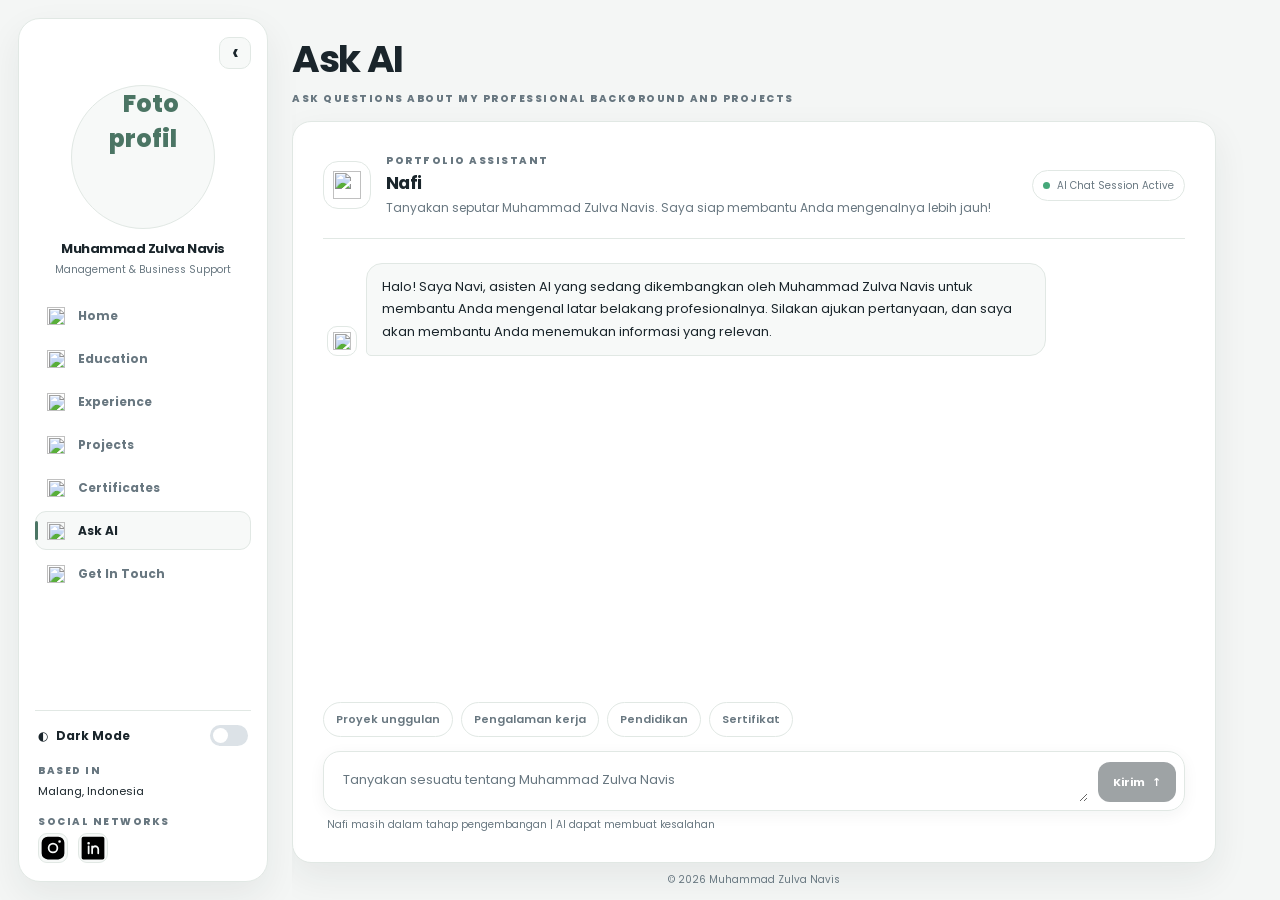
==== commit 6982b633: "Revise assistant introduction and status in HTML Updated the assistant's introduction and status mes" ====
--- a/ask/index.html
+++ b/ask/index.html
@@ -5,9 +5,9 @@
     <header class="page-heading"><div><h1>Ask AI</h1><p class="eyebrow">ASK QUESTIONS ABOUT MY PROFESSIONAL BACKGROUND AND PROJECTS</p></div></header>
     <section class="ask-layout" aria-label="Asisten profil portofolio">
       <div class="card ask-card">
-        <header class="ask-assistant-header"><span class="ask-assistant-icon"><img src="../assets/asset.ai.svg" alt=""></span><div><p class="eyebrow">PORTFOLIO ASSISTANT</p><h2>Nafi</h2><p class="muted">Tanyakan seputar Muhammad Zulva Navis. Jawaban dirangkum dari informasi yang tercantum dalam CV.</p></div><span class="ask-status"><i aria-hidden="true"></i> Jawaban berbasis CV</span></header>
+        <header class="ask-assistant-header"><span class="ask-assistant-icon"><img src="../assets/asset.ai.svg" alt=""></span><div><p class="eyebrow">PORTFOLIO ASSISTANT</p><h2>Nafi</h2><p class="muted">Tanyakan seputar Muhammad Zulva Navis. Saya siap membantu Anda mengenalnya lebih jauh!</p></div><span class="ask-status"><i aria-hidden="true"></i> AI Chat Session Active</span></header>
         <div class="chat-messages" id="chat-messages" role="log" aria-live="polite" aria-relevant="additions text" aria-label="Percakapan dengan asisten">
-          <article class="chat-message chat-message--assistant"><span class="chat-avatar" aria-hidden="true"><img src="../assets/asset.ai.svg" alt=""></span><div class="chat-bubble"><p>Halo! Tanyakan tentang Muhammad Zulva Navis. Nafi akan merangkum informasi yang tersedia dalam CV dan menyebutkan jika informasi yang ditanyakan belum tercantum.</p></div></article>
+          <article class="chat-message chat-message--assistant"><span class="chat-avatar" aria-hidden="true"><img src="../assets/asset.ai.svg" alt=""></span><div class="chat-bubble"><p>Halo! Saya Navi, asisten AI yang sedang dikembangkan oleh Muhammad Zulva Navis untuk membantu Anda mengenal latar belakang profesionalnya. Silakan ajukan pertanyaan, dan saya akan membantu Anda menemukan informasi yang relevan.</p></div></article>
         </div>
         <div class="suggestions" id="ask-suggestions" role="group" aria-label="Contoh pertanyaan">
           <button type="button" data-question="Apa proyek unggulan Muhammad Zulva Navis?">Proyek unggulan</button><button type="button" data-question="Apa pengalaman kerja Muhammad Zulva Navis?">Pengalaman kerja</button><button type="button" data-question="Bagaimana latar pendidikan Muhammad Zulva Navis?">Pendidikan</button><button type="button" data-question="Sertifikat apa saja yang tercantum dalam CV Muhammad Zulva Navis?">Sertifikat</button>
@@ -15,7 +15,7 @@
         <form class="ask-composer" id="ask-form" aria-label="Kirim pertanyaan">
           <label class="visually-hidden" for="question">Tulis pertanyaan</label><textarea id="question" rows="1" placeholder="Tanyakan sesuatu tentang Muhammad Zulva Navis" autocomplete="off"></textarea><button class="ask-send" id="ask-button" type="submit" disabled><span>Kirim</span><span aria-hidden="true">↑</span></button>
         </form>
-        <p class="ask-note">Jawaban dirangkum dari file CV PDF yang tersedia.</p>
+        <p class="ask-note">Nafi masih dalam tahap pengembangan | AI dapat membuat kesalahan</p>
       </div>
     </section>
     <footer class="site-footer">© <span class="current-year"></span> Muhammad Zulva Navis</footer>
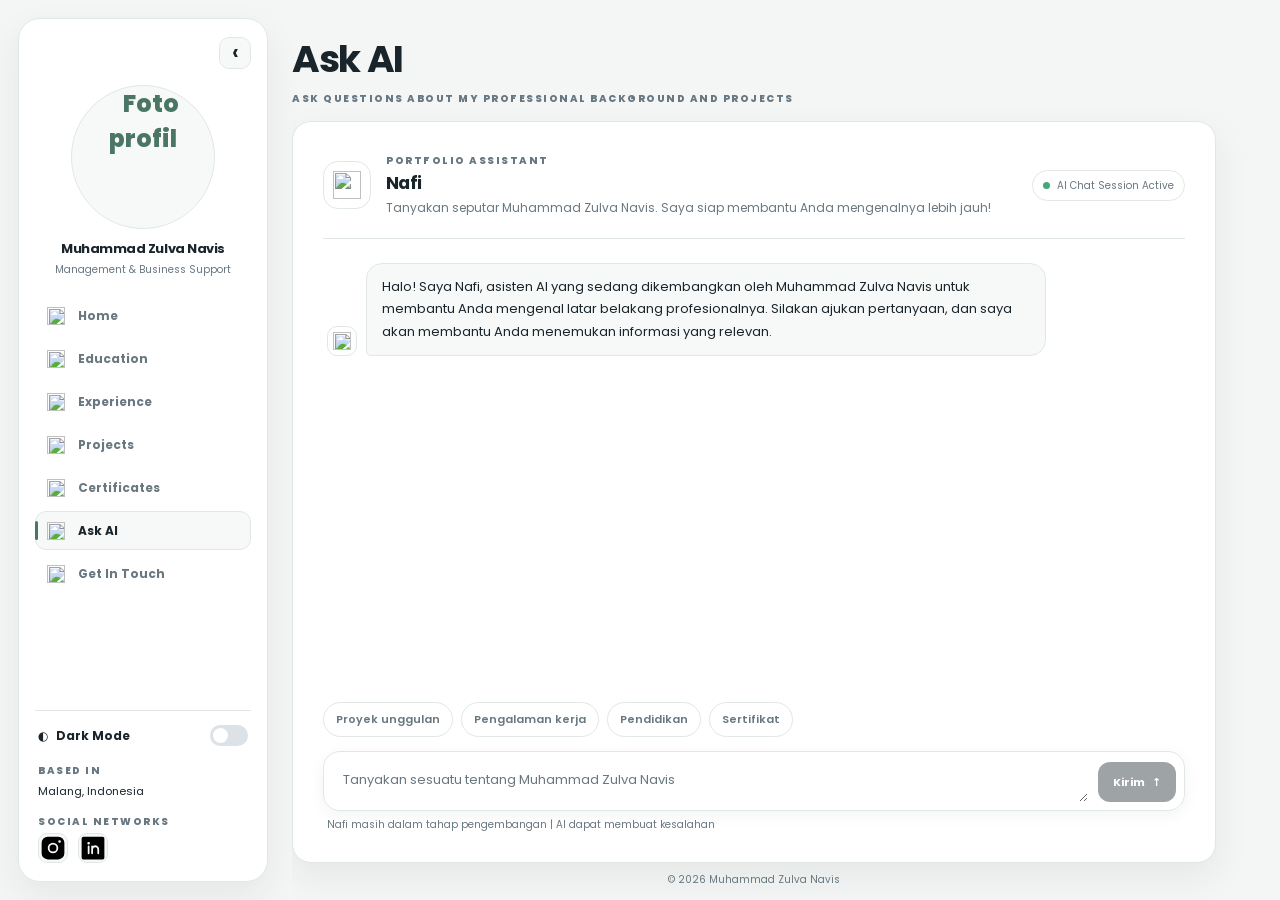
==== commit 172c211e: "Fix formatting issues in index.html" ====
--- a/ask/index.html
+++ b/ask/index.html
@@ -7,7 +7,7 @@
       <div class="card ask-card">
         <header class="ask-assistant-header"><span class="ask-assistant-icon"><img src="../assets/asset.ai.svg" alt=""></span><div><p class="eyebrow">PORTFOLIO ASSISTANT</p><h2>Nafi</h2><p class="muted">Tanyakan seputar Muhammad Zulva Navis. Saya siap membantu Anda mengenalnya lebih jauh!</p></div><span class="ask-status"><i aria-hidden="true"></i> AI Chat Session Active</span></header>
         <div class="chat-messages" id="chat-messages" role="log" aria-live="polite" aria-relevant="additions text" aria-label="Percakapan dengan asisten">
-          <article class="chat-message chat-message--assistant"><span class="chat-avatar" aria-hidden="true"><img src="../assets/asset.ai.svg" alt=""></span><div class="chat-bubble"><p>Halo! Saya Navi, asisten AI yang sedang dikembangkan oleh Muhammad Zulva Navis untuk membantu Anda mengenal latar belakang profesionalnya. Silakan ajukan pertanyaan, dan saya akan membantu Anda menemukan informasi yang relevan.</p></div></article>
+          <article class="chat-message chat-message--assistant"><span class="chat-avatar" aria-hidden="true"><img src="../assets/asset.ai.svg" alt=""></span><div class="chat-bubble"><p>Halo! Saya Nafi, asisten AI yang sedang dikembangkan oleh Muhammad Zulva Navis untuk membantu Anda mengenal latar belakang profesionalnya. Silakan ajukan pertanyaan, dan saya akan membantu Anda menemukan informasi yang relevan.</p></div></article>
         </div>
         <div class="suggestions" id="ask-suggestions" role="group" aria-label="Contoh pertanyaan">
           <button type="button" data-question="Apa proyek unggulan Muhammad Zulva Navis?">Proyek unggulan</button><button type="button" data-question="Apa pengalaman kerja Muhammad Zulva Navis?">Pengalaman kerja</button><button type="button" data-question="Bagaimana latar pendidikan Muhammad Zulva Navis?">Pendidikan</button><button type="button" data-question="Sertifikat apa saja yang tercantum dalam CV Muhammad Zulva Navis?">Sertifikat</button>
